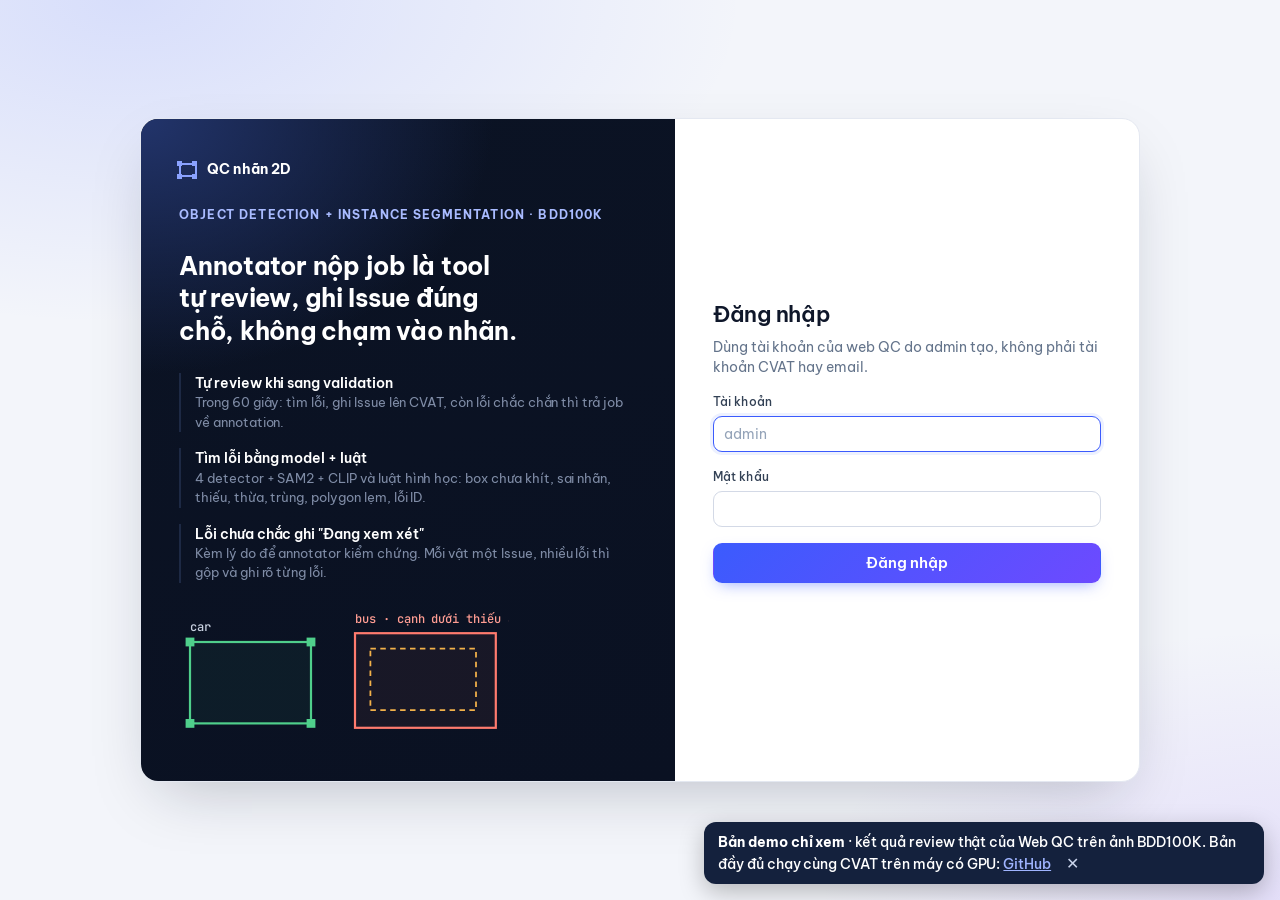
==== demo_web/index.html @ 0b524717 "Them ban demo chi xem cho Vercel (demo_web/), sua giao dien man hep - demo_web/: giao dien Web QC + " ====
<!doctype html>
<html lang="vi">
<head>
<meta charset="utf-8">
<meta name="viewport" content="width=device-width, initial-scale=1">
<title>Demo · QC nhãn 2D · Review tự động</title>
<meta name="theme-color" content="#0b1324">
<link rel="icon" href="data:image/svg+xml,%3Csvg xmlns='http://www.w3.org/2000/svg' viewBox='0 0 32 32'%3E%3Crect width='32' height='32' rx='8' fill='%234f6bff'/%3E%3Crect x='8' y='10' width='16' height='12' rx='1' fill='none' stroke='white' stroke-width='2.4'/%3E%3C/svg%3E">
<link rel="preconnect" href="https://fonts.googleapis.com">
<link rel="stylesheet" href="https://fonts.googleapis.com/css2?family=Be+Vietnam+Pro:wght@400;500;600;700;800&family=JetBrains+Mono:wght@400;500&display=swap">
<link rel="stylesheet" href="style.css?v=16">
</head>
<body>
<div id="demoBanner" style="position:fixed;right:16px;bottom:16px;z-index:9999;max-width:min(560px,calc(100vw - 32px));background:#14213d;color:#fff;font:500 14px/1.45 'Be Vietnam Pro',system-ui,sans-serif;padding:10px 14px;border-radius:12px;box-shadow:0 8px 24px rgba(0,0,0,.25)"><b>Bản demo chỉ xem</b> · kết quả review thật của Web QC trên ảnh BDD100K. Bản đầy đủ chạy cùng CVAT trên máy có GPU: <a href="https://github.com/letuan2k2/cvat-2d-qc" target="_blank" rel="noopener" style="color:#9fb4ff">GitHub</a> <button type="button" onclick="this.parentNode.remove()" aria-label="Đóng" style="margin-left:6px;background:none;border:0;color:#c9d3ea;cursor:pointer;font-size:16px">✕</button></div>

<svg width="0" height="0" style="position:absolute" aria-hidden="true">
  <symbol id="i-home" viewBox="0 0 24 24"><path d="M4 11l8-7 8 7v8a1 1 0 0 1-1 1h-4v-6H9v6H5a1 1 0 0 1-1-1z"/></symbol>
  <symbol id="i-scan" viewBox="0 0 24 24"><path d="M4 8V5a1 1 0 0 1 1-1h3M16 4h3a1 1 0 0 1 1 1v3M20 16v3a1 1 0 0 1-1 1h-3M8 20H5a1 1 0 0 1-1-1v-3"/><rect x="8" y="8" width="8" height="8" rx="1"/></symbol>
  <symbol id="i-history" viewBox="0 0 24 24"><path d="M3 12a9 9 0 1 0 3-6.7L3 8"/><path d="M3 3v5h5M12 7v5l3 2"/></symbol>
  <symbol id="i-book" viewBox="0 0 24 24"><path d="M4 5a2 2 0 0 1 2-2h13v16H6a2 2 0 0 0-2 2z"/><path d="M4 19V5M8 7h7M8 11h5"/></symbol>
  <symbol id="i-plug" viewBox="0 0 24 24"><path d="M9 3v5M15 3v5M7 8h10v3a5 5 0 0 1-10 0zM12 16v5"/></symbol>
  <symbol id="i-gear" viewBox="0 0 24 24"><path d="M4 6h10M18 6h2M4 12h4M12 12h8M4 18h12"/><circle cx="16" cy="6" r="2"/><circle cx="10" cy="12" r="2"/><circle cx="18" cy="18" r="2"/></symbol>
  <symbol id="i-play" viewBox="0 0 24 24"><path d="M7 5l12 7-12 7z"/></symbol>
  <symbol id="i-upload" viewBox="0 0 24 24"><path d="M12 16V4M7 9l5-5 5 5M4 20h16"/></symbol>
  <symbol id="i-download" viewBox="0 0 24 24"><path d="M12 4v12M7 11l5 5 5-5M4 20h16"/></symbol>
  <symbol id="i-logout" viewBox="0 0 24 24"><path d="M15 4h3a1 1 0 0 1 1 1v14a1 1 0 0 1-1 1h-3M10 8l-4 4 4 4M6 12h10"/></symbol>
  <symbol id="i-sliders" viewBox="0 0 24 24"><path d="M4 7h16M4 17h16"/><circle cx="9" cy="7" r="2"/><circle cx="15" cy="17" r="2"/></symbol>
  <symbol id="i-file" viewBox="0 0 24 24"><path d="M14 3H6a1 1 0 0 0-1 1v16a1 1 0 0 0 1 1h12a1 1 0 0 0 1-1V8z"/><path d="M14 3v5h5"/></symbol>
  <symbol id="i-list" viewBox="0 0 24 24"><path d="M9 6h11M9 12h11M9 18h11M4 6h.01M4 12h.01M4 18h.01"/></symbol>
  <symbol id="i-ext" viewBox="0 0 24 24"><path d="M14 4h6v6M20 4l-9 9M18 14v5a1 1 0 0 1-1 1H5a1 1 0 0 1-1-1V7a1 1 0 0 1 1-1h5"/></symbol>
  <symbol id="i-redo" viewBox="0 0 24 24"><path d="M20 12a8 8 0 1 1-2.3-5.7L20 8"/><path d="M20 3v5h-5"/></symbol>
  <symbol id="i-plus" viewBox="0 0 24 24"><path d="M12 5v14M5 12h14"/></symbol>
  <symbol id="i-flag" viewBox="0 0 24 24"><path d="M5 21V4M5 4h11l-2 4 2 4H5"/></symbol>
  <symbol id="i-pen" viewBox="0 0 24 24"><path d="M4 20h4L19 9l-4-4L4 16z"/><path d="M13 7l4 4"/></symbol>
  <symbol id="i-link" viewBox="0 0 24 24"><path d="M10 14a4 4 0 0 0 5.7 0l3-3a4 4 0 0 0-5.7-5.7l-1 1"/><path d="M14 10a4 4 0 0 0-5.7 0l-3 3a4 4 0 0 0 5.7 5.7l1-1"/></symbol>
  <symbol id="i-note" viewBox="0 0 24 24"><rect x="4" y="5" width="16" height="12" rx="1" stroke-dasharray="3 2"/><path d="M8 21l4-4 4 4"/></symbol>
  <symbol id="i-bolt" viewBox="0 0 24 24"><path d="M13 3L5 14h6l-1 7 8-11h-6z"/></symbol>
  <symbol id="i-shield" viewBox="0 0 24 24"><path d="M12 3l7 3v6c0 4.5-3 7.5-7 9-4-1.5-7-4.5-7-9V6z"/><path d="M9 12l2 2 4-4"/></symbol>
  <symbol id="i-arrow" viewBox="0 0 24 24"><path d="M5 12h14M13 6l6 6-6 6"/></symbol>
  <symbol id="i-check" viewBox="0 0 24 24"><path d="M5 12l5 5 9-10"/></symbol>
  <symbol id="i-user" viewBox="0 0 24 24"><circle cx="12" cy="8" r="4"/><path d="M4 21c1.5-4 4.5-6 8-6s6.5 2 8 6"/></symbol>
  <symbol id="i-return" viewBox="0 0 24 24"><path d="M9 14l-5-5 5-5"/><path d="M4 9h10a6 6 0 0 1 0 12h-3"/></symbol>
  <symbol id="i-eye" viewBox="0 0 24 24"><path d="M2 12s3.5-7 10-7 10 7 10 7-3.5 7-10 7S2 12 2 12z"/><circle cx="12" cy="12" r="3"/></symbol>
  <symbol id="i-layers" viewBox="0 0 24 24"><path d="M12 3l9 5-9 5-9-5z"/><path d="M3 13l9 5 9-5"/></symbol>
</svg>
<div id="vizTip" class="viz-tip hidden" role="tooltip"></div>

<!-- ================================ DANG NHAP ================================ -->
<section id="login" class="login hidden">
  <div class="login-card">
    <div class="login-side">
      <div class="logo"><span class="logo-mark" aria-hidden="true"></span><span>QC nhãn 2D</span></div>
      <span class="login-kicker">Object detection + instance segmentation · BDD100K</span>
      <h1>Annotator nộp job là tool tự review, ghi Issue đúng chỗ, không chạm vào nhãn.</h1>
      <dl class="login-facts">
        <div><dt>Tự review khi sang validation</dt><dd>Trong 60 giây: tìm lỗi, ghi Issue lên CVAT, còn lỗi chắc chắn thì trả job về annotation.</dd></div>
        <div><dt>Tìm lỗi bằng model + luật</dt><dd>4 detector + SAM2 + CLIP và luật hình học: box chưa khít, sai nhãn, thiếu, thừa, trùng, polygon lẹm, lỗi ID.</dd></div>
        <div><dt>Lỗi chưa chắc ghi "Đang xem xét"</dt><dd>Kèm lý do để annotator kiểm chứng. Mỗi vật một Issue, nhiều lỗi thì gộp và ghi rõ từng lỗi.</dd></div>
      </dl>
      <svg class="login-art" viewBox="0 0 300 120" aria-hidden="true">
        <rect x="10" y="30" width="110" height="74" class="a-ok"/>
        <g class="a-h"><rect x="6" y="26" width="8" height="8"/><rect x="116" y="26" width="8" height="8"/><rect x="6" y="100" width="8" height="8"/><rect x="116" y="100" width="8" height="8"/></g>
        <text x="10" y="20" class="a-t">car</text>
        <rect x="160" y="22" width="128" height="86" class="a-bad"/>
        <rect x="174" y="36" width="96" height="56" class="a-dash"/>
        <text x="160" y="13" class="a-t a-tb">bus · cạnh dưới thiếu 34px</text>
      </svg>
    </div>
    <form id="loginForm" class="login-form">
      <h2>Đăng nhập</h2>
      <p class="sub">Dùng tài khoản của web QC do admin tạo, không phải tài khoản CVAT hay email.</p>
      <div id="loginHint" class="note hidden"></div>
      <label class="fld" for="lgUser"><span>Tài khoản</span><input id="lgUser" name="username" autocomplete="username" placeholder="admin" required></label>
      <label class="fld" for="lgPass"><span>Mật khẩu</span><input id="lgPass" name="password" type="password" autocomplete="current-password" required></label>
      <button class="btn primary block" type="submit">Đăng nhập</button>
      <p id="loginErr" class="err" role="alert"></p>
    </form>
  </div>
</section>

<!-- ================================ UNG DUNG ================================ -->
<div id="app" class="shell hidden">
  <aside class="sidebar">
    <div class="logo"><span class="logo-mark" aria-hidden="true"></span><span>QC nhãn 2D</span></div>
    <nav id="tabs" aria-label="Các trang">
      <span class="nav-group">Vận hành</span>
      <button data-tab="dash"><svg class="ic"><use href="#i-home"/></svg><span>Tổng quan</span></button>
      <button data-tab="auto" class="active"><svg class="ic"><use href="#i-bolt"/></svg><span>Tự review</span><i class="nav-live hidden" id="navLive" title="Đang theo dõi job sang validation"></i></button>
      <button data-tab="review"><svg class="ic"><use href="#i-scan"/></svg><span>Review job</span></button>
      <button data-tab="history"><svg class="ic"><use href="#i-history"/></svg><span>Lịch sử</span></button>
      <span class="nav-group">Báo cáo</span>
      <button data-tab="trust"><svg class="ic"><use href="#i-shield"/></svg><span>Độ tin cậy tool</span></button>
      <span class="nav-group">Thiết lập</span>
      <button data-tab="guide"><svg class="ic"><use href="#i-book"/></svg><span>Guideline</span></button>
      <button data-tab="conn"><svg class="ic"><use href="#i-plug"/></svg><span>Kết nối CVAT</span></button>
      <button data-tab="settings"><svg class="ic"><use href="#i-gear"/></svg><span>Cài đặt</span></button>
    </nav>
    <div class="side-status">
      <div class="side-label">Trạng thái</div>
      <div id="sideStatus"></div>
    </div>
    <div class="side-user">
      <span class="avatar" id="avatar" aria-hidden="true">A</span>
      <span id="whoName" class="who"></span>
      <button id="logout" class="icon-btn" title="Đăng xuất" aria-label="Đăng xuất"><svg class="ic"><use href="#i-logout"/></svg></button>
    </div>
  </aside>

  <main class="main">
    <!-- ============================== TONG QUAN ============================== -->
    <section id="tab-dash" class="tab hidden">
      <header class="pagehead">
        <div><h1>Tổng quan</h1><p>Chất lượng nhãn qua các lần review: tỉ lệ đạt, loại lỗi hay gặp, từng labeler.</p></div>
        <div class="seg seg-inline" id="dashDays" role="group" aria-label="Khoảng thời gian">
          <button type="button" data-d="7">7 ngày</button><button type="button" data-d="30" class="on">30 ngày</button><button type="button" data-d="90">90 ngày</button>
        </div>
      </header>
      <div id="dashKpis" class="kpis kpis-6"></div>
      <div class="grid2 dash-grid">
        <div class="panel">
          <div class="panel-head"><h2>Loại lỗi hay gặp</h2><span class="meta" id="dashKindsMeta"></span></div>
          <div id="dashKinds" class="bars"></div>
        </div>
        <div class="panel">
          <div class="panel-head"><h2>Xu hướng theo ngày</h2><span class="meta">% box đúng trung bình</span></div>
          <div id="dashTrend" class="trend"></div>
        </div>
        <div class="panel span2">
          <div class="panel-head"><h2>Hiệu quả Issue (đo trên CVAT)</h2>
            <span class="meta">So nhãn lúc review với nhãn hiện tại: Issue nào annotator đã sửa theo là Issue đúng
            · <button type="button" class="btn sm" id="effBtn">Đo</button></span></div>
          <div id="effBox"><p class="empty-note">Bấm "Đo" để đọc Issue và nhãn hiện tại của các job đã review trên CVAT.</p></div>
        </div>
        <div class="panel flush span2">
          <div class="panel-head padded"><h2>Theo labeler</h2><span class="meta">Xếp từ % box đúng thấp nhất · lấy từ người được giao job trên CVAT</span></div>
          <div class="tablewrap"><table class="tbl" id="dashAss">
            <thead><tr><th>Labeler</th><th class="r">Số lần review</th><th class="r">Số job</th><th class="r">% box đúng TB</th><th class="r">Tỉ lệ đạt</th><th class="r">Lỗi / Đang xem xét</th><th>Gần nhất</th></tr></thead><tbody></tbody></table></div>
        </div>
      </div>
    </section>

    <!-- ============================== TU REVIEW ============================== -->
    <section id="tab-auto" class="tab">
      <header class="pagehead">
        <div><span class="eyebrow">Luồng chính của nhóm</span><h1>Tự review khi annotator nộp job</h1>
          <p>Annotator gán xong, chuyển stage sang <b>validation</b>: web tự review, ghi Issue lên CVAT, còn lỗi chắc chắn thì trả job về annotation. Không có lỗi chắc chắn thì job chờ reviewer kiểm chéo.</p></div>
        <div class="pagehead-actions">
          <span id="autoPill" class="pill"></span>
          <button type="button" class="btn" id="autoCheckBtn"><svg class="ic"><use href="#i-redo"/></svg>Kiểm tra ngay</button>
          <button type="button" class="btn" data-goto="settings"><svg class="ic"><use href="#i-gear"/></svg>Cài đặt</button>
        </div>
      </header>
      <p id="autoMsgTop" class="meta auto-msg"></p>

      <ol class="flow" id="autoFlow" aria-label="Các bước tự review">
        <li class="flow-step"><span class="flow-ic"><svg class="ic"><use href="#i-user"/></svg></span><b>Annotator nộp</b><span>Gán xong, chuyển stage sang validation</span><em data-n="submitted"></em></li>
        <li class="flow-step"><span class="flow-ic"><svg class="ic"><use href="#i-bolt"/></svg></span><b>Web QC phát hiện</b><span>Cứ 60 giây hỏi CVAT, job mới vào validation thì xếp hàng</span><em data-n="queue"></em></li>
        <li class="flow-step"><span class="flow-ic"><svg class="ic"><use href="#i-layers"/></svg></span><b>Tool review</b><span>Luật hình học + guideline, 4 detector + SAM2 + CLIP</span><em data-n="runs"></em></li>
        <li class="flow-step fork">
          <div class="fork-row bad"><span class="flow-ic"><svg class="ic"><use href="#i-return"/></svg></span><div><b>Còn lỗi chắc chắn</b><span>Đẩy Issue, trả job về annotation</span></div><em data-n="returned"></em></div>
          <div class="fork-row good"><span class="flow-ic"><svg class="ic"><use href="#i-eye"/></svg></span><div><b>Không lỗi chắc chắn</b><span>Giữ validation, reviewer kiểm chéo</span></div><em data-n="kept"></em></div>
        </li>
        <li class="flow-step"><span class="flow-ic"><svg class="ic"><use href="#i-redo"/></svg></span><b>Sửa và nộp lại</b><span>Review vòng sau: lỗi đã sửa tự đóng Issue, lỗi còn giữ Issue cũ</span><em data-n="rounds"></em></li>
      </ol>

      <div id="autoKpis" class="kpis kpis-6"></div>

      <div class="grid2 auto-grid">
        <div class="panel flush span2">
          <div class="panel-head padded"><div><h2>Job đã tự review</h2><p class="meta">Mỗi job một dòng, gộp mọi vòng review. Bấm một dòng để mở lần review gần nhất.</p></div>
            <div class="seg seg-inline" id="autoFilter" role="group" aria-label="Lọc kết quả">
              <button type="button" data-f="" class="on">Tất cả</button><button type="button" data-f="tra_ve">Trả về annotation</button><button type="button" data-f="giu">Chờ reviewer</button><button type="button" data-f="chay">Đang chạy</button>
            </div></div>
          <div class="tablewrap"><table class="tbl" id="autoTable">
            <thead><tr><th>Job</th><th>Task</th><th>Labeler</th><th class="r">Vòng</th><th>% box đúng qua các vòng</th><th class="r">Lỗi / Đang xem xét</th><th class="r">Issue</th><th>Kết quả gần nhất</th><th>Lúc</th></tr></thead><tbody></tbody></table></div>
        </div>
        <div class="panel">
          <div class="panel-head"><div><h2>Chờ reviewer kiểm chéo</h2><p class="meta">Job không còn lỗi chắc chắn. Các mục "Đang xem xét" cần người xem.</p></div></div>
          <ul id="autoWaitList" class="wait-list"></ul>
        </div>
        <div class="panel">
          <div class="panel-head"><div><h2>Annotator bị trả về nhiều nhất</h2><p class="meta">Số job và số vòng bị trả về annotation.</p></div></div>
          <div id="autoPeople" class="bars"></div>
        </div>
      </div>
    </section>

    <!-- ============================== REVIEW ============================== -->
    <section id="tab-review" class="tab hidden">
      <header class="pagehead">
        <div><h1>Review job</h1><p>Chọn job trên CVAT, chấm nhãn, duyệt từng lỗi rồi ghi Issue. Tool không sửa nhãn.</p></div>
      </header>

      <form id="runForm" class="cmdbar">
        <label class="fld w-md" for="fConn"><span>Kết nối CVAT</span><select id="fConn" name="connection_id"></select></label>
        <div class="fld w-job"><span>Job</span>
          <div class="input-group"><input id="fJob" name="job_id" inputmode="numeric" placeholder="số job" aria-label="Số job"><button type="button" class="btn" id="pickJob"><svg class="ic"><use href="#i-list"/></svg>Chọn</button></div>
        </div>
        <label class="fld w-sm" for="fTask"><span>Task</span><input id="fTask" name="task_id" inputmode="numeric" placeholder="tự điền"></label>
        <label class="fld w-lg" for="runGuide"><span>Guideline</span><select name="guideline_id" id="runGuide"></select></label>
        <label class="fld w-md" for="fMode"><span>Chế độ</span><select id="fMode" name="mode"><option value="chinh_xac">Chính xác · 4 model + SAM2</option><option value="nhanh">Nhanh · 2 model</option></select></label>
        <details class="pop" id="optPop">
          <summary class="btn"><svg class="ic"><use href="#i-sliders"/></svg>Tuỳ chọn</summary>
          <div class="pop-panel">
            <label class="fld" for="fFile"><span>File export .zip <em>chỉ khi không đọc được từ CVAT</em></span><input id="fFile" name="file" type="file" accept=".zip"></label>
            <label class="fld" for="fMax"><span>Chỉ chạy N frame đầu <em>để thử nhanh</em></span><input id="fMax" name="max_frames" inputmode="numeric"></label>
            <label class="chk" for="fRider"><input id="fRider" type="checkbox" name="rider" checked><span>Người lái xe máy có box person riêng</span></label>
            <label class="chk" for="fAuto"><input id="fAuto" type="checkbox" name="auto_push"><span>Chạy xong tự đẩy lỗi chắc chắn</span></label>
          </div>
        </details>
        <button class="btn primary" type="submit" id="runBtn"><svg class="ic fill"><use href="#i-play"/></svg>Đánh giá</button>
        <div id="jobCtx" class="job-ctx"></div>
        <p id="runErr" class="err cmd-err" role="alert"></p>
      </form>

      <div id="runEmpty" class="panel empty">
        <ol class="steps">
          <li><b>Chọn job</b><span>Bấm <b>Chọn</b> để xem danh sách job trên CVAT, hoặc gõ số job. Đổi máy CVAT ở ô Kết nối.</span></li>
          <li><b>Kiểm tra guideline</b><span>Để "Tự chọn theo task" thì web dùng guideline đã gán cho task. Dòng dưới thanh công cụ cho biết sẽ kiểm bao nhiêu luật.</span></li>
          <li><b>Đánh giá, duyệt, đẩy Issue</b><span>Lỗi chắc chắn được chọn sẵn. Mục "Đang xem xét" xem ảnh rồi tự chọn. Lỗi tool báo nhầm thì bấm <b>Tool nhầm</b>.</span></li>
        </ol>
        <p class="empty-foot">Kết quả các lần trước nằm ở <a href="#" data-goto="history">Lịch sử</a>.</p>
      </div>

      <div id="runPanel" class="hidden">
        <div class="panel runhead">
          <div class="runhead-top">
            <div class="runhead-title">
              <h2 id="runTitle">Lần review</h2>
              <p id="runMeta" class="meta"></p>
              <div id="runCompare" class="compare"></div>
            </div>
            <div class="runhead-actions">
              <a id="openCvat" class="btn sm hidden" target="_blank" rel="noopener" title="Mở job này trên CVAT để xem các Issue đã ghim"><svg class="ic"><use href="#i-ext"/></svg>Mở job trên CVAT</a>
              <button id="copyReport" class="btn sm hidden" type="button" title="Copy đường link tới trang liệt kê lỗi kèm ảnh để gửi cho người gán nhãn. Họ mở được mà không cần đăng nhập."><svg class="ic"><use href="#i-link"/></svg><span>Copy link gửi labeler</span></button>
              <button id="rerunBtn" class="btn sm" type="button" title="Chấm lại job này với cùng thiết lập, dùng sau khi labeler đã sửa xong"><svg class="ic"><use href="#i-redo"/></svg>Review lại</button>
              <a id="csv" class="btn sm" href="#" title="Tải danh sách lỗi về máy, mở bằng Excel"><svg class="ic"><use href="#i-download"/></svg>Tải Excel</a>
              <span id="runStatus" class="pill"></span>
            </div>
          </div>
          <div class="progress" aria-hidden="true"><div id="runProgress" class="progress-bar"></div></div>
          <div id="stats" class="kpis"></div>
          <details id="logBox" class="logbox"><summary>Nhật ký chạy</summary><pre id="runLog" class="log"></pre></details>
        </div>

        <div id="runResult" class="panel workbench hidden">
          <div class="wb-head">
            <div class="tabs-inline" role="tablist">
              <button type="button" class="on" data-view="list">Danh sách lỗi</button>
              <button type="button" data-view="analysis">Phân tích</button>
              <button type="button" data-view="frames">Theo khung hình</button>
              <button type="button" data-view="issues">Issue trên CVAT</button>
            </div>
            <span id="frameFilter" class="chip-filter hidden"></span>
          </div>

          <!-- che do: danh sach loi + xem anh -->
          <div class="wb-body" id="viewList">
            <div class="wb-list">
              <div class="wb-tools">
                <div class="seg" id="segSure" role="group" aria-label="Lọc theo mức">
                  <button type="button" data-v="" class="on">Tất cả <b id="cAll"></b></button>
                  <button type="button" data-v="1">Lỗi <b id="cSure"></b></button>
                  <button type="button" data-v="0">Đang xem xét <b id="cUnsure"></b></button>
                  <button type="button" data-v="fp">Tool nhầm <b id="cFp"></b></button>
                  <button type="button" data-v="note">Ghi chú <b id="cNote"></b></button>
                </div>
                <div class="wb-filters">
                  <select id="fKind" aria-label="Loại lỗi"><option value="">Mọi loại lỗi</option></select>
                  <select id="fTang" aria-label="Tầng"><option value="">Mọi tầng</option><option value="1">Tầng 1 · luật</option><option value="2">Tầng 2 · model</option></select>
                </div>
                <div class="wb-sel">
                  <span id="selInfo" class="meta"></span><span class="sp"></span>
                  <button id="selSure" type="button" class="txt-btn">Chọn lỗi chắc</button>
                  <button id="selAll" type="button" class="txt-btn">Chọn hết</button>
                  <button id="selNone" type="button" class="txt-btn">Bỏ chọn</button>
                </div>
              </div>
              <ul id="flist" class="flist" tabindex="0" aria-label="Danh sách lỗi"></ul>
              <p class="kbd-hint"><kbd>↑</kbd><kbd>↓</kbd> chuyển · <kbd>Space</kbd> chọn/bỏ · <kbd>X</kbd> tool nhầm · <kbd>N</kbd> ghi chú trên ảnh</p>
            </div>
            <div class="wb-view">
              <div class="viewer-bar">
                <div class="legend" aria-hidden="true">
                  <span><i class="lg lg-bad"></i>Lỗi</span><span><i class="lg lg-warn"></i>Đang xem xét</span><span><i class="lg lg-miss"></i>Vật bị thiếu</span><span><i class="lg lg-lab"></i>Box người gán</span><span><i class="lg lg-cur"></i>Lỗi đang chọn</span><span><i class="lg lg-note"></i>Ghi chú</span>
                </div>
                <button type="button" class="btn sm" id="drawBtn" title="Kéo một khung trên ảnh để ghi chú cho labeler (phím N)"><svg class="ic"><use href="#i-note"/></svg>Ghi chú trên ảnh</button>
              </div>
              <div id="pvBox" class="viewer"><div class="viewer-empty">Chọn một lỗi bên trái để xem ảnh.</div></div>
              <form id="noteForm" class="note-form hidden">
                <label class="fld" for="noteText"><span>Ghi chú cho labeler tại khung vừa vẽ <em>sẽ đẩy lên CVAT thành Issue ghim đúng chỗ này</em></span>
                  <textarea id="noteText" rows="2" maxlength="500" placeholder="vd: Xe này bị che một nửa, cần đóng box ước lượng toàn bộ xe (guideline 2.1)"></textarea></label>
                <div class="row-actions"><button type="submit" class="btn primary sm">Lưu ghi chú</button><button type="button" class="btn sm" id="noteCancel">Huỷ</button><span class="meta">Ghi chú tự được chọn để đẩy.</span></div>
              </form>
              <div id="detail" class="detail"></div>
              <div id="gRef" class="gref-wrap"></div>
            </div>
          </div>

          <!-- che do: phan tich (nhan labeler vs nhung gi tool thay) -->
          <div class="an-body hidden" id="viewAnalysis">
            <div class="an-stage">
              <div class="an-bar">
                <div class="an-nav">
                  <button type="button" class="btn sm icon" id="anPrev" aria-label="Ảnh trước">‹</button>
                  <select id="anFrame" aria-label="Chọn ảnh"></select>
                  <button type="button" class="btn sm icon" id="anNext" aria-label="Ảnh sau">›</button>
                </div>
                <div class="an-layers" role="group" aria-label="Lớp hiển thị">
                  <label class="chk"><input type="checkbox" data-layer="lab" checked><span><i class="sw sw-lab"></i>Nhãn labeler</span></label>
                  <label class="chk"><input type="checkbox" data-layer="tool" checked><span><i class="sw sw-tool"></i>Tool phát hiện</span></label>
                  <label class="chk"><input type="checkbox" data-layer="road"><span><i class="sw sw-road"></i>Mặt đường (model)</span></label>
                  <label class="chk"><input type="checkbox" data-layer="miss" checked><span><i class="sw sw-miss"></i>Thiếu</span></label>
                </div>
              </div>
              <div class="an-canvas-wrap" id="anWrap"><canvas id="anCanvas"></canvas><div id="anTip" class="an-tip hidden"></div></div>
              <p class="an-legend">Box labeler: <b class="c-ok">xanh = khớp với tool</b> · <b class="c-warn">vàng = nghi</b> · <b class="c-bad">đỏ = lỗi</b>. Nét đứt xanh lơ = vật tool thấy. Rê chuột lên ảnh hoặc bảng để xem chi tiết.</p>
            </div>
            <div class="an-side">
              <div id="anSum" class="an-sum"></div>
              <div class="an-tbl-wrap"><table class="tbl an-tbl" id="anTable"><thead><tr><th>#</th><th>Nhãn</th><th>Labeler</th><th>Tool thấy</th><th class="r">Khớp</th></tr></thead><tbody></tbody></table></div>
              <div id="anDetail" class="an-detail"></div>
            </div>
          </div>

          <!-- che do: theo khung hinh -->
          <div class="wb-pane hidden" id="viewFrames"><div id="frameGrid" class="frame-grid"></div></div>

          <!-- che do: issue tren CVAT -->
          <div class="wb-pane hidden" id="viewIssues">
            <div class="pane-tools"><span class="meta" id="issuesMeta">Issue do tool tạo trên job này. Labeler sửa xong và bấm Resolve trên CVAT thì cột Trạng thái đổi sang "Đã xử lý".</span><button type="button" class="btn sm" id="reloadIssues"><svg class="ic"><use href="#i-redo"/></svg>Tải lại</button></div>
            <div class="tablewrap"><table class="tbl" id="issueTable"><thead><tr><th>#</th><th>Frame</th><th>Nội dung</th><th class="r">Trả lời</th><th>Trạng thái</th></tr></thead><tbody></tbody></table></div>
          </div>

          <div class="actionbar">
            <label class="chk" for="replaceOld" title="Lỗi vẫn còn: giữ Issue cũ, không tạo trùng. Lỗi đã hết: đóng (resolve) Issue cũ, giữ lịch sử để đo % Issue đúng."><input type="checkbox" id="replaceOld" checked><span>Đồng bộ với Issue lần trước</span></label>
            <label class="chk" for="addSummary" title="Thêm 1 Issue tổng kết: % box đúng, đạt hay chưa, kèm link trang lỗi cho labeler"><input type="checkbox" id="addSummary"><span>Kèm Issue tổng kết</span></label>
            <span id="pushRes" class="meta push-res"></span>
            <button id="pushBtn" class="btn primary" type="button"><svg class="ic"><use href="#i-upload"/></svg><span id="pushLabel">Đẩy Issue lên CVAT</span></button>
          </div>
        </div>
      </div>
    </section>

    <!-- ============================== LICH SU ============================== -->
    <section id="tab-history" class="tab hidden">
      <header class="pagehead">
        <div><h1>Lịch sử</h1><p>Các lần review, mới nhất trên cùng. Bấm một dòng để mở lại kết quả.</p></div>
        <div class="row-form tight">
          <label class="fld w-sm" for="hJob"><span>Job</span><input id="hJob" inputmode="numeric" placeholder="tất cả"></label>
          <label class="fld w-md" for="hWho"><span>Labeler / người chạy</span><input id="hWho" placeholder="tìm theo tên"></label>
        </div>
      </header>
      <div class="panel flush">
        <div class="tablewrap"><table id="htable" class="tbl">
          <thead><tr><th>#</th><th>Job</th><th>Task</th><th>Labeler</th><th>Người chạy</th><th>Thời gian</th><th>Kết quả</th><th class="r">Box đúng</th><th class="r">Lỗi / Xem xét</th><th class="r">Tool nhầm</th><th class="r">Issue</th></tr></thead>
          <tbody></tbody></table></div>
      </div>
    </section>

    <!-- ============================== DO TIN CAY ============================== -->
    <section id="tab-trust" class="tab hidden">
      <header class="pagehead">
        <div><span class="eyebrow">Báo cáo cho reviewer và người chấm</span><h1>Tool đáng tin đến đâu?</h1>
          <p>Đo trên ảnh có đáp án: cố ý cài lỗi đã biết vào nhãn đúng, cho tool review, rồi đếm tool bắt được bao nhiêu, bỏ lọt bao nhiêu, báo nhầm bao nhiêu. Đây là độ chính xác <b>của tool</b>, không phải của annotator.</p></div>
        <div class="pagehead-actions">
          <div class="seg seg-inline" id="trustSet" role="group" aria-label="Bộ dữ liệu">
            <button type="button" data-s="bdd" class="on">BDD100K</button><button type="button" data-s="vn">Ảnh Việt Nam</button>
          </div>
        </div>
      </header>

      <div id="trustHero" class="hero"></div>

      <div class="panel how">
        <div class="panel-head"><div><h2>Cách đo và cách đọc số</h2><p class="meta">Biết trước lỗi nằm ở đâu, nên đếm được chính xác.</p></div></div>
        <ol class="how-steps">
          <li><b>1. Nhãn đúng</b><span>Ảnh có đáp án (BDD100K, ảnh đường phố Việt Nam, COCO)</span></li>
          <li><b>2. Cài lỗi</b><span>Sai kích thước, sai nhãn, xoá vật (thiếu), thêm box (thừa), chép box (trùng)</span></li>
          <li><b>3. Tool review</b><span>Như job thật, không biết lỗi nằm ở đâu</span></li>
          <li><b>4. So với lỗi đã cài</b><span><i class="key k1"></i>Bắt chắc chắn <i class="key k2"></i>Bắt, ghi "Đang xem xét" <i class="key k3"></i>Bỏ lọt</span></li>
        </ol>
        <dl class="defs">
          <div><dt>Bắt được lỗi</dt><dd>Annotator mắc 100 lỗi thì tool tìm ra bao nhiêu (gồm cả "Đang xem xét").</dd></div>
          <div><dt>Issue chắc chắn đúng</dt><dd>Tool ghi 100 Issue "lỗi" thì bao nhiêu cái đúng là lỗi thật. Phần còn lại annotator đúng mà tool báo nhầm.</dd></div>
          <div><dt>Báo nhầm / 100 box đúng</dt><dd>Cho tool review nhãn hoàn toàn đúng: cứ 100 box thì tool ghi nhầm bao nhiêu lỗi chắc chắn.</dd></div>
        </dl>
      </div>

      <div class="grid2">
        <div class="panel">
          <div class="panel-head"><div><h2>Theo loại lỗi</h2><p class="meta" id="trustTypeMeta"></p></div></div>
          <div id="trustTypes" class="stackbars"></div>
          <details class="tbl-toggle"><summary>Xem bảng số</summary><div id="trustTypesTbl"></div></details>
        </div>
        <div class="panel">
          <div class="panel-head"><div><h2>Trước và sau cải tiến (17/10)</h2><p class="meta">Cùng ảnh, cùng lỗi cài vào, chỉ khác phiên bản tool.</p></div>
            <div class="legend-inline"><span><i class="key k-old"></i>Bản cũ</span><span><i class="key k1"></i>Bản mới</span></div></div>
          <div id="trustCompare" class="pairbars"></div>
        </div>
        <div class="panel span2" id="trustCondPanel">
          <div class="panel-head"><div><h2>Theo điều kiện ảnh (BDD100K)</h2><p class="meta">Bắt được lỗi và báo nhầm chắc chắn theo thời điểm và thời tiết. Ảnh đêm khó nhất.</p></div></div>
          <div id="trustCond" class="cond-grid"></div>
        </div>
        <div class="panel">
          <div class="panel-head"><div><h2>Instance segmentation (polygon)</h2><p class="meta" id="trustSegMeta"></p></div></div>
          <div id="trustSeg" class="stackbars"></div>
        </div>
        <div class="panel">
          <div class="panel-head"><div><h2>Chạy thật trên CVAT</h2><p class="meta">Test đầu cuối: tạo job, cài lỗi, tool tự review, đẩy Issue, annotator sửa, review vòng 2.</p></div></div>
          <ul id="trustE2e" class="check-list"></ul>
        </div>
        <div class="panel span2">
          <div class="panel-head"><div><h2>Tool kiểm như thế nào</h2><p class="meta">Mỗi lỗi đi qua các tầng dưới đây. Lỗi không đủ bằng chứng không bị bỏ đi mà ghi "Đang xem xét" kèm lý do.</p></div></div>
          <ol class="tiers">
            <li><span class="tier-n">1</span><div><b>Luật guideline</b><span>Kích thước tối thiểu, thuộc tính bắt buộc, vẽ toàn bộ vật hay phần nhìn thấy, Shape hay Track. Ghi số mục guideline vào Issue.</span></div></li>
            <li><span class="tier-n">2</span><div><b>Luật hình học</b><span>Box ra ngoài ảnh, không có diện tích, tỉ lệ phi lý, polygon xoắn / dưới 3 điểm / tràn box, trùng box, người nằm trong xe. Không cần GPU, gần như không nhầm.</span></div></li>
            <li><span class="tier-n">3</span><div><b>So với model</b><span>4 detector (YOLO11x, RT-DETR-x, YOLOv8x-seg, D-FINE-X) bỏ phiếu, SAM2 thu box sát mép, CLIP phân biệt car / truck / bus và vật giả (biển báo, quảng cáo).</span></div></li>
            <li><span class="tier-n">4</span><div><b>Chắc chắn hay Đang xem xét</b><span>Chỉ ghi "lỗi" khi đủ bằng chứng: lệch ≥ 20% cạnh vật, CLIP cùng đồng ý loại xe. Vật bị che, vùng quá tối, lệch ít thì ghi "Đang xem xét — có thể …" kèm lý do.</span></div></li>
            <li><span class="tier-n">5</span><div><b>Ghi Issue lên CVAT</b><span>Mỗi vật một Issue ghim đúng box của vật đó. Nhiều lỗi thì gộp, ghi rõ tên từng lỗi. Lần sau lỗi đã sửa tự đóng Issue, lỗi còn giữ Issue cũ.</span></div></li>
          </ol>
        </div>
        <div class="panel span2">
          <div class="panel-head"><h2>Giới hạn cần biết</h2></div>
          <ul class="limits" id="trustLimits">
            <li><b>Vật nhỏ 10–20 px</b> là chỗ tool bỏ lọt nhiều nhất (thiếu vật, sai nhãn): bắt khoảng một nửa, vật trên 60 px bắt khoảng 90%. Guideline chốt vật dưới 10 px không bắt buộc gán (mục 3.5a); tool phóng to dải giữa ảnh để soi vật xa.</li>
            <li><b>Ảnh đêm</b>: bắt ít hơn ban ngày khoảng 10 điểm % (70% so với 80%); lỗi kích thước ở vùng quá tối chỉ ghi "Đang xem xét".</li>
            <li><b>Số đo dùng lỗi cài vào</b>. "% Issue đúng" trên job thật đo ở Tổng quan → Hiệu quả Issue, sau khi annotator sửa theo Issue.</li>
            <li>Tool <b>không sửa nhãn</b>: chỉ đọc nhãn và ghi Issue. Reviewer vẫn kiểm chéo job không có lỗi chắc chắn.</li>
          </ul>
          <p class="meta" id="trustDate"></p>
        </div>
      </div>
    </section>

    <!-- ============================== GUIDELINE ============================== -->
    <section id="tab-guide" class="tab hidden">
      <header class="pagehead">
        <div><h1>Guideline</h1><p>Mỗi dự án một guideline: file gốc để tra cứu khi xem lỗi, kèm <b>luật</b> để tool tự kiểm (tầng 1) và ghi số mục vào Issue. Gán guideline cho task thì review task đó tự dùng.</p></div>
      </header>
      <div class="panel">
        <form id="gUpload" class="row-form">
          <label class="fld w-lg" for="gNameIn"><span>Tên guideline</span><input id="gNameIn" name="name" placeholder="GreenSM 2D v3"></label>
          <label class="fld w-lg" for="gFileIn"><span>File · PDF, DOCX, TXT, MD</span><input id="gFileIn" name="file" type="file" accept=".pdf,.docx,.txt,.md" required></label>
          <button class="btn primary" type="submit"><svg class="ic"><use href="#i-upload"/></svg>Tải lên</button>
          <span id="gUpErr" class="meta"></span>
        </form>
      </div>
      <div class="panel flush">
        <div class="tablewrap"><table id="gtable" class="tbl">
          <thead><tr><th>Tên</th><th>File</th><th>Gán cho task</th><th>Luật</th><th></th></tr></thead>
          <tbody></tbody></table></div>
      </div>

      <div id="gDetail" class="panel hidden">
        <div class="panel-head">
          <div><h2 id="gName"></h2><p class="meta" id="gTasks"></p></div>
          <a id="gFile" class="btn" target="_blank"><svg class="ic"><use href="#i-file"/></svg>Mở file gốc</a>
        </div>
        <div class="tabs-inline gtabs" role="tablist">
          <button type="button" class="on" data-g="rules">Luật kiểm tra</button>
          <button type="button" data-g="content">Nội dung guideline</button>
          <button type="button" data-g="yaml">YAML (nâng cao)</button>
        </div>

        <div id="gPaneRules" class="gpane">
          <div class="rule-tools">
            <label class="fld w-sm" for="gTask"><span>Task</span><input id="gTask" inputmode="numeric" placeholder="số task"></label>
            <button id="gTemplate" type="button" class="btn" title="Lấy danh sách nhãn của task, rồi tự đọc guideline để điền yêu cầu (kích thước tối thiểu, vẽ toàn bộ vật, người lái, thuộc tính bắt buộc...)">Đọc guideline + lấy nhãn từ task</button>
            <button id="gAssign" type="button" class="btn">Gán guideline cho task</button>
            <span class="sp"></span>
            <button id="ruleAdd" type="button" class="btn"><svg class="ic"><use href="#i-plus"/></svg>Thêm nhãn</button>
          </div>
          <div class="tablewrap bordered"><table class="tbl rule-tbl" id="ruleTable">
            <thead><tr><th>Nhãn trên CVAT</th><th>Tool hiểu là</th><th class="r">Tối thiểu px</th><th>Tỉ lệ rộng/cao</th><th>Thuộc tính bắt buộc</th><th>Không để mặc định</th><th>Tên gọi khác</th><th>Mục</th><th></th></tr></thead>
            <tbody></tbody></table></div>
          <div class="rule-general">
            <h3>Quy tắc chung</h3>
            <label class="chk" for="qRider"><input type="checkbox" id="qRider"><span>Người lái xe máy / xe đạp phải có box người riêng (BDD100K: nhãn rider)</span></label>
            <label class="chk" for="qOutside"><input type="checkbox" id="qOutside"><span>Báo lỗi box có nhãn không có trong bảng trên</span></label>
            <label class="fld w-md" for="qAmodal"><span>Vật bị che</span><select id="qAmodal"><option value="">Mặc định: vẽ toàn bộ vật</option><option value="1">Vẽ toàn bộ vật, cả phần bị che</option><option value="0">Chỉ vẽ phần nhìn thấy</option></select></label>
            <label class="fld w-lg" for="qKieu"><span>Gán bằng Shape hay Track</span><select id="qKieu"><option value="">Để trống: đọc theo guideline</option><option value="shape">Shape (ảnh rời, vd BDD100K)</option><option value="track">Track (video)</option></select></label>
            <label class="fld w-lg" for="qPair"><span>1 vật vừa có box vừa có polygon/mask</span><select id="qPair"><option value="">Để trống: đọc theo guideline</option><option value="cap">Bình thường: instance segmentation (polygon phải nằm trong box)</option><option value="trung">Lỗi trùng: chỉ cần 1 trong 2</option></select></label>
            <label class="fld w-sm" for="qEdge"><span>Box vượt mép ảnh quá (px)</span><input id="qEdge" inputmode="numeric" placeholder="2"></label>
            <label class="fld w-sm" for="qMinPx" title="Vật có cạnh ngắn nhỏ hơn mức này thì annotator không bắt buộc gán (tool không báo thiếu). Đã gán thì vẫn hợp lệ."><span>Không bắt buộc gán vật dưới (px)</span><input id="qMinPx" inputmode="numeric" placeholder="vd 10"></label>
            <label class="fld w-sm" for="qMuc"><span>Mục chung</span><input id="qMuc" placeholder="vd 2"></label>
          </div>
          <div class="row-actions"><button id="ruleSave" class="btn primary" type="button">Lưu luật</button><span id="ruleMsg" class="meta"></span></div>
          <div id="ruleEvidence" class="rule-evidence hidden"></div>
        </div>

        <div id="gPaneContent" class="gpane hidden">
          <div class="search"><input id="gSearch" aria-label="Tìm trong guideline" placeholder="Tìm: car, xe máy, occluded"><button id="gSearchBtn" type="button" class="btn">Tìm</button></div>
          <div id="gSections" class="sections"></div>
        </div>

        <div id="gPaneYaml" class="gpane hidden">
          <textarea id="gRules" aria-label="File luật YAML" spellcheck="false"></textarea>
          <div class="row-actions"><button id="gSave" class="btn primary" type="button">Lưu YAML</button><span id="gMsg" class="meta"></span></div>
        </div>
      </div>
    </section>

    <!-- ============================== KET NOI CVAT ============================== -->
    <section id="tab-conn" class="tab hidden">
      <header class="pagehead">
        <div><h1>Kết nối CVAT</h1><p>Thêm các máy CVAT cần review. Mỗi kết nối gồm địa chỉ, token và tổ chức (nếu có). Token được mã hoá khi lưu và không bao giờ hiện lên trình duyệt.</p></div>
        <button class="btn primary" type="button" id="connNew"><svg class="ic"><use href="#i-plus"/></svg>Thêm kết nối</button>
      </header>
      <div class="panel flush">
        <div class="tablewrap"><table class="tbl" id="connTable">
          <thead><tr><th>Tên</th><th>Địa chỉ</th><th>Tổ chức</th><th>Token</th><th>Trạng thái</th><th></th></tr></thead><tbody></tbody></table></div>
      </div>
      <form id="connForm" class="panel hidden">
        <div class="panel-head"><h2 id="connFormTitle">Thêm kết nối</h2></div>
        <input type="hidden" id="cId">
        <div class="form-grid">
          <label class="fld" for="cName"><span>Tên gợi nhớ</span><input id="cName" placeholder="CVAT công ty" required></label>
          <label class="fld" for="cUrl"><span>Địa chỉ CVAT</span><input id="cUrl" placeholder="https://cvat.ten-cong-ty.vn" required></label>
          <label class="fld" for="cToken"><span>Token <em id="cTokenHint">CVAT → Profile → Security → Personal Access Tokens</em></span><input id="cToken" type="password" autocomplete="off"></label>
          <label class="fld" for="cOrg"><span>Tổ chức <em>slug, để trống nếu không dùng tổ chức</em></span><input id="cOrg" placeholder="vd ten-to-chuc" list="orgList"><datalist id="orgList"></datalist></label>
        </div>
        <label class="chk" for="cDefault"><input type="checkbox" id="cDefault"><span>Dùng làm kết nối mặc định</span></label>
        <div class="row-actions">
          <button type="button" class="btn" id="cTest">Thử kết nối</button>
          <button type="submit" class="btn primary">Lưu kết nối</button>
          <button type="button" class="btn" id="cCancel">Huỷ</button>
          <span id="cMsg" class="meta"></span>
        </div>
      </form>
    </section>

    <!-- ============================== CAI DAT ============================== -->
    <section id="tab-settings" class="tab hidden">
      <header class="pagehead"><div><h1>Cài đặt</h1><p>Ngưỡng đạt, tự review khi job sang validation, tài khoản.</p></div></header>
      <div class="grid2">
        <form class="panel" id="setForm">
          <div class="panel-head"><h2>Đánh giá</h2></div>
          <div class="stack">
            <label class="fld w-md" for="sThr"><span>Ngưỡng đạt (% box đúng)</span><input id="sThr" inputmode="decimal" placeholder="97"></label>
            <label class="fld w-md" for="sMode"><span>Chế độ mặc định</span><select id="sMode"><option value="chinh_xac">Chính xác · 4 model + SAM2</option><option value="nhanh">Nhanh · 2 model</option></select></label>
            <label class="fld w-md" for="sGuide"><span>Guideline mặc định (task chưa gán guideline)</span><select id="sGuide"></select></label>
          </div>
          <h3 class="mt">Tự review khi job chuyển sang validation</h3>
          <div class="stack">
            <label class="chk" for="sAuto"><input type="checkbox" id="sAuto"><span>Bật: labeler gán xong, chuyển stage sang <b>validation</b> thì tự review</span></label>
            <label class="fld" for="sAutoConn"><span>CVAT theo dõi</span><select id="sAutoConn"></select></label>
            <label class="chk" for="sAutoPush"><input type="checkbox" id="sAutoPush" checked><span>Review xong tự đẩy lỗi chắc chắn lên CVAT (mục "Đang xem xét" chờ người xem)</span></label>
            <label class="chk" for="sAutoReturn"><input type="checkbox" id="sAutoReturn" checked><span>Có lỗi chắc chắn thì tự <b>trả job về annotation</b> (rejected) cho annotator sửa; không lỗi thì job ở lại validation cho reviewer kiểm chéo</span></label>
            <div class="hook-box" id="autoBox"></div>
          </div>
          <h3 class="mt">Tự chạy khi job hoàn thành (webhook CVAT)</h3>
          <div class="stack">
            <label class="chk" for="sHook"><input type="checkbox" id="sHook"><span>Bật webhook</span></label>
            <label class="fld" for="sHookConn"><span>Dùng kết nối</span><select id="sHookConn"></select></label>
            <label class="chk" for="sHookPush"><input type="checkbox" id="sHookPush"><span>Chạy xong tự đẩy lỗi chắc chắn (không chờ người duyệt)</span></label>
            <div class="hook-box" id="hookBox"></div>
          </div>
          <div class="row-actions"><button type="submit" class="btn primary">Lưu cài đặt</button><span id="setMsg" class="meta"></span></div>
        </form>
        <div class="panel">
          <div class="panel-head"><h2>Đổi mật khẩu</h2></div>
          <form id="pwForm" class="stack">
            <input type="text" name="username" autocomplete="username" hidden aria-hidden="true" tabindex="-1">
            <label class="fld" for="pwOld"><span>Mật khẩu cũ</span><input id="pwOld" name="old" type="password" autocomplete="current-password" required></label>
            <label class="fld" for="pwNew"><span>Mật khẩu mới <em>ít nhất 6 ký tự</em></span><input id="pwNew" name="new" type="password" minlength="6" autocomplete="new-password" required></label>
            <div class="row-actions"><button type="submit" class="btn primary">Đổi mật khẩu</button><span id="pwMsg" class="meta"></span></div>
          </form>
          <h3 class="mt">Máy chủ</h3>
          <dl id="cfgBox" class="kv"></dl>
        </div>
        <div id="usersCard" class="panel span2 hidden">
          <div class="panel-head"><h2>Tài khoản</h2></div>
          <p class="meta"><b>labeler</b> chạy review, xem, đẩy Issue · <b>qc</b> thêm quyền quản lý guideline và kết nối CVAT · <b>admin</b> thêm quyền quản lý tài khoản và cài đặt.</p>
          <form id="userForm" class="row-form">
            <label class="fld w-md" for="uName"><span>Tài khoản</span><input id="uName" name="username" autocomplete="off" required></label>
            <label class="fld w-md" for="uPass"><span>Mật khẩu <em>trống = giữ nguyên</em></span><input id="uPass" name="password" type="password" autocomplete="new-password"></label>
            <label class="fld w-sm" for="uRole"><span>Vai trò</span><select id="uRole" name="role"><option>labeler</option><option>qc</option><option>admin</option></select></label>
            <button type="submit" class="btn primary">Lưu</button><span id="userMsg" class="meta"></span>
          </form>
          <div class="tablewrap bordered"><table id="utable" class="tbl"><thead><tr><th>Tài khoản</th><th>Vai trò</th><th></th></tr></thead><tbody></tbody></table></div>
        </div>
      </div>
    </section>
  </main>
</div>

<!-- ================================ HOP CHON JOB ================================ -->
<div id="jobPicker" class="modal hidden" role="dialog" aria-modal="true" aria-labelledby="jpTitle">
  <div class="dialog wide">
    <div class="panel-head"><h3 id="jpTitle">Chọn job trên CVAT</h3><button type="button" class="btn sm" id="jpClose">Đóng</button></div>
    <div class="row-form tight">
      <label class="fld w-lg" for="jpSearch"><span>Tìm</span><input id="jpSearch" placeholder="tên task, người gán…"></label>
      <label class="fld w-sm" for="jpStage"><span>Giai đoạn</span><select id="jpStage"><option value="">Tất cả</option><option value="annotation">annotation</option><option value="validation">validation</option><option value="acceptance">acceptance</option></select></label>
      <label class="fld w-sm" for="jpState"><span>Trạng thái</span><select id="jpState"><option value="">Tất cả</option><option value="new">new</option><option value="in progress">in progress</option><option value="completed">completed</option><option value="rejected">rejected</option></select></label>
      <label class="chk" for="jp2d"><input type="checkbox" id="jp2d"><span>Chỉ job 2D</span></label>
    </div>
    <div class="tablewrap bordered jp-table"><table class="tbl" id="jpTable">
      <thead><tr><th>Job</th><th>Task</th><th>Labeler</th><th>Giai đoạn · Trạng thái</th><th class="r">Frame</th><th>Review gần nhất</th><th></th></tr></thead><tbody></tbody></table></div>
    <div class="jp-foot"><span class="meta" id="jpInfo"></span><span class="sp"></span><button type="button" class="btn sm" id="jpPrev">Trước</button><button type="button" class="btn sm" id="jpNext">Sau</button></div>
  </div>
</div>

<div id="confirmBox" class="modal hidden" role="dialog" aria-modal="true" aria-labelledby="cfTitle">
  <div class="dialog">
    <h3 id="cfTitle">Xác nhận</h3>
    <p id="cfText"></p>
    <div class="dialog-actions"><button type="button" id="cfNo" class="btn">Huỷ</button><button type="button" id="cfYes" class="btn primary">Đồng ý</button></div>
  </div>
</div>
<div id="modal" class="modal zoom hidden"><img id="modalImg" alt="Ảnh phóng to"></div>
<script src="demo.js"></script>
<script src="app.js?v=20"></script>
</body>
</html>
---- demo_web/style.css ----
/* Web QC nhan 2D — "ban lam viec cua nguoi review":
   menu doc toi ben trai, noi dung sang; duong ke manh, bo goc nho; mau chi dung de bao muc loi
   (do = loi, ho phach = khong chac, xanh la = dat) va trung voi mau khung ve tren anh ket qua. */
:root {
  --bg: #f3f5fa; --panel: #ffffff; --sunken: #f6f8fc; --hover: #eef2fa;
  --ink: #0f172a; --ink-2: #334155; --muted: #64748b; --faint: #94a3b8;
  --line: #e4e8f1; --line-2: #d3d9e6;
  --accent: #3b5bfd; --accent-2: #6d4aff; --accent-ink: #ffffff; --accent-soft: #edf1ff; --accent-line: #c3cffe;
  --bad: #dc2f2f; --bad-soft: #fdeeee; --warn: #b45309; --warn-soft: #fff5e3; --warn-mark: #f59e0b;
  --good: #047857; --good-soft: #e7f7f0;
  --side: #0b1324; --side-2: #17223b; --side-ink: #cdd6e6; --side-muted: #7f8ca6; --side-line: #1d2944;
  --viewer: #0b0f17;
  /* bieu do: 1 mau xanh dam -> nhat (bat chac -> dang xem xet), xam = bo lot / ban cu */
  --viz-1: #1d5fbf; --viz-2: #78aef0; --viz-3: #e8ecf2; --viz-old: #a3acbb;
  --r: 8px; --r-lg: 14px;
  --sans: "Be Vietnam Pro", "Segoe UI", system-ui, -apple-system, Roboto, sans-serif;
  --mono: "JetBrains Mono", "Cascadia Mono", Consolas, monospace;
  --shadow: 0 1px 2px rgba(15, 23, 42, .04), 0 6px 20px rgba(15, 23, 42, .045);
  color-scheme: light;
}
@media (prefers-color-scheme: dark) {
  :root:not([data-theme="light"]) {
    --bg: #0a0f1a; --panel: #111827; --sunken: #0d1420; --hover: #18223a;
    --ink: #e8edf6; --ink-2: #c3cbdb; --muted: #8d98ad; --faint: #5f6b82;
    --line: #1f2a3e; --line-2: #2b3852;
    --accent: #7b93ff; --accent-2: #a58bff; --accent-ink: #0b1222; --accent-soft: #1a2546; --accent-line: #34509a;
    --bad: #ff7b72; --bad-soft: #3a1a19; --warn: #f5b84d; --warn-soft: #362812; --warn-mark: #f5b84d;
    --good: #4ad295; --good-soft: #10301f;
    --side: #070b14; --side-2: #131c31; --side-line: #18233b;
    --viz-1: #5a9cf0; --viz-2: #2a5fa6; --viz-3: #263044; --viz-old: #6b7690;
    --shadow: none; color-scheme: dark;
  }
}
:root[data-theme="dark"] {
  --bg: #0a0f1a; --panel: #111827; --sunken: #0d1420; --hover: #18223a;
  --ink: #e8edf6; --ink-2: #c3cbdb; --muted: #8d98ad; --faint: #5f6b82;
  --line: #1f2a3e; --line-2: #2b3852;
  --accent: #7b93ff; --accent-2: #a58bff; --accent-ink: #0b1222; --accent-soft: #1a2546; --accent-line: #34509a;
  --bad: #ff7b72; --bad-soft: #3a1a19; --warn: #f5b84d; --warn-soft: #362812; --warn-mark: #f5b84d;
  --good: #4ad295; --good-soft: #10301f;
  --side: #070b14; --side-2: #131c31; --side-line: #18233b;
  --viz-1: #5a9cf0; --viz-2: #2a5fa6; --viz-3: #263044; --viz-old: #6b7690;
  --shadow: none; color-scheme: dark;
}

* { box-sizing: border-box; }
html, body { margin: 0; height: 100%; }
body { background: var(--bg); color: var(--ink); font: 14px/1.5 var(--sans); -webkit-font-smoothing: antialiased; }
.hidden { display: none !important; }
h1, h2, h3, p, dl, dd, ol, ul { margin: 0; }
h1, h2, h3 { line-height: 1.25; text-wrap: balance; font-weight: 600; }
code, kbd { font-family: var(--mono); font-size: 12px; }
code { background: var(--sunken); border: 1px solid var(--line); border-radius: 4px; padding: 0 4px; }
kbd { border: 1px solid var(--line-2); border-bottom-width: 2px; border-radius: 4px; padding: 0 5px; background: var(--panel); color: var(--ink-2); }
a { color: var(--accent); }
:focus-visible { outline: 2px solid var(--accent); outline-offset: 2px; }
.err { color: var(--bad); font-size: 13px; }
.meta { color: var(--muted); font-size: 13px; }
.ic { width: 16px; height: 16px; flex: none; fill: none; stroke: currentColor; stroke-width: 1.8; stroke-linecap: round; stroke-linejoin: round; }
.ic.fill { fill: currentColor; stroke: none; width: 13px; height: 13px; }

/* --- logo: box co 4 goc keo nhu tren CVAT --- */
.logo { display: flex; align-items: center; gap: 10px; font-weight: 700; letter-spacing: .01em; }
.logo-mark { position: relative; width: 18px; height: 14px; border: 2px solid #7ea2ff; border-radius: 1px; }
.logo-mark::before, .logo-mark::after { content: ""; position: absolute; width: 5px; height: 5px; background: #7ea2ff; }
.logo-mark::before { left: -4px; top: -4px; box-shadow: 15px 0 0 #7ea2ff; }
.logo-mark::after { left: -4px; bottom: -4px; box-shadow: 15px 0 0 #7ea2ff; }

/* --- truong nhap --- */
.fld { display: flex; flex-direction: column; gap: 5px; min-width: 0; }
.fld > span { font-size: 12px; font-weight: 500; color: var(--ink-2); letter-spacing: .01em; }
.fld > span em { font-style: normal; font-weight: 400; color: var(--faint); margin-left: 4px; }
input, select, textarea { font: inherit; color: var(--ink); background: var(--panel); border: 1px solid var(--line-2); border-radius: var(--r); height: 36px; padding: 0 10px; width: 100%; min-width: 0; transition: border-color .12s, box-shadow .12s; }
select { padding-right: 28px; }
textarea { height: auto; padding: 10px 12px; }
input:hover, select:hover, textarea:hover { border-color: var(--faint); }
input:focus, select:focus, textarea:focus { outline: none; border-color: var(--accent); box-shadow: 0 0 0 3px var(--accent-soft); }
input::placeholder { color: var(--faint); }
input[type=file] { height: auto; padding: 6px; font-size: 13px; background: var(--sunken); }
input[type=checkbox] { width: 16px; height: 16px; padding: 0; margin: 0; accent-color: var(--accent); flex: none; }
.chk { display: flex; align-items: center; gap: 9px; font-size: 13px; color: var(--ink-2); cursor: pointer; }
.w-sm { width: 120px; } .w-md { width: 260px; } .w-lg { width: 260px; }

/* --- nut --- */
.btn { font: 500 13.5px/1 var(--sans); height: 36px; padding: 0 14px; border-radius: var(--r); border: 1px solid var(--line-2); background: var(--panel); color: var(--ink); display: inline-flex; align-items: center; justify-content: center; gap: 7px; cursor: pointer; text-decoration: none; white-space: nowrap; transition: background .12s, border-color .12s, color .12s; }
.btn:hover { background: var(--hover); border-color: var(--faint); }
.btn.primary { background: var(--accent); border-color: var(--accent); color: var(--accent-ink); }
.btn.primary:hover { filter: brightness(1.08); }
.btn.block { width: 100%; height: 40px; font-size: 14.5px; }
.btn:disabled { opacity: .45; cursor: not-allowed; filter: none; }
.txt-btn { font: 500 12.5px var(--sans); border: 0; background: none; color: var(--accent); padding: 4px 6px; border-radius: 4px; cursor: pointer; }
.txt-btn:hover { background: var(--accent-soft); }
.icon-btn { border: 0; background: none; color: var(--side-muted); width: 30px; height: 30px; border-radius: var(--r); display: grid; place-items: center; cursor: pointer; }
.icon-btn:hover { background: var(--side-2); color: #fff; }

/* ================================ DANG NHAP ================================ */
.login { min-height: 100%; display: grid; place-items: center; padding: 32px 16px; }
.login-card { width: 100%; max-width: 940px; display: grid; grid-template-columns: 1.15fr 1fr; background: var(--panel); border: 1px solid var(--line); border-radius: 12px; overflow: hidden; box-shadow: 0 12px 40px rgba(17, 24, 38, .08); }
.login-side { background: var(--side); color: var(--side-ink); padding: 40px 38px; display: flex; flex-direction: column; gap: 26px; }
.login-side .logo { color: #fff; }
.login-side h1 { color: #fff; font-size: 24px; font-weight: 600; letter-spacing: -.01em; }
.login-facts { display: grid; gap: 16px; }
.login-facts div { padding-left: 14px; border-left: 2px solid var(--side-line); }
.login-facts dt { color: #fff; font-weight: 600; font-size: 13.5px; }
.login-facts dd { color: var(--side-muted); font-size: 13px; }
.login-art { width: 100%; max-width: 330px; margin-top: auto; }
.a-ok { fill: rgba(79, 207, 139, .06); stroke: #4fcf8b; stroke-width: 2; }
.a-h rect { fill: #4fcf8b; }
.a-bad { fill: rgba(255, 123, 110, .06); stroke: #ff7b6e; stroke-width: 2; }
.a-dash { fill: none; stroke: #f2b14a; stroke-width: 1.6; stroke-dasharray: 5 4; }
.a-t { fill: #c8d0df; font: 500 11px var(--mono); }
.a-tb { fill: #ff9d93; }
.login-form { padding: 40px 38px; display: flex; flex-direction: column; justify-content: center; gap: 16px; }
.login-form h2 { font-size: 22px; letter-spacing: -.01em; }
.sub { color: var(--muted); font-size: 13.5px; margin-top: -8px; }
.note { background: var(--accent-soft); border: 1px solid var(--accent-line); border-radius: var(--r); padding: 10px 12px; font-size: 13px; color: var(--ink); }
.note code { background: var(--panel); }
@media (max-width: 780px) { .login-card { grid-template-columns: 1fr; } .login-art { display: none; } .login-side, .login-form { padding: 28px 22px; } }

/* ================================ KHUNG UNG DUNG ================================ */
.shell { display: grid; grid-template-columns: 228px minmax(0, 1fr); min-height: 100%; }
.sidebar { background: var(--side); color: var(--side-ink); display: flex; flex-direction: column; padding: 18px 12px; gap: 22px; position: sticky; top: 0; height: 100vh; }
.sidebar .logo { color: #fff; padding: 2px 8px 6px; }
#tabs { display: grid; gap: 2px; }
#tabs button { font: 500 13.5px var(--sans); display: flex; align-items: center; gap: 11px; padding: 9px 10px; border: 0; border-radius: var(--r); background: none; color: var(--side-ink); cursor: pointer; text-align: left; }
#tabs button .ic { color: var(--side-muted); }
#tabs button:hover { background: var(--side-2); color: #fff; }
#tabs button.active { background: var(--side-2); color: #fff; box-shadow: inset 2px 0 0 #7ea2ff; }
#tabs button.active .ic { color: #7ea2ff; }
.side-status { margin-top: auto; padding: 0 10px; }
.side-label { font-size: 11px; font-weight: 600; letter-spacing: .08em; text-transform: uppercase; color: var(--side-muted); margin-bottom: 8px; }
.st-row { display: flex; align-items: center; gap: 8px; font-size: 12.5px; color: var(--side-ink); padding: 3px 0; min-width: 0; }
.st-row span:last-child { overflow: hidden; text-overflow: ellipsis; white-space: nowrap; }
.dot { width: 7px; height: 7px; border-radius: 50%; flex: none; background: var(--side-muted); }
.dot.ok { background: #4fcf8b; box-shadow: 0 0 0 3px rgba(79, 207, 139, .15); }
.dot.no { background: #ff7b6e; box-shadow: 0 0 0 3px rgba(255, 123, 110, .15); }
.side-user { display: flex; align-items: center; gap: 10px; padding: 10px 8px 0; border-top: 1px solid var(--side-line); }
.avatar { width: 28px; height: 28px; border-radius: 50%; background: #2a3550; color: #fff; display: grid; place-items: center; font-size: 12px; font-weight: 600; flex: none; }
.who { font-size: 12.5px; color: var(--side-ink); flex: 1; min-width: 0; overflow: hidden; text-overflow: ellipsis; white-space: nowrap; }
.main { padding: 26px 28px 40px; min-width: 0; max-width: 1560px; }
@media (max-width: 900px) {
  .shell { grid-template-columns: minmax(0, 1fr); }
  .sidebar, .main, #tabs { min-width: 0; }
  .sidebar { position: sticky; top: 0; height: auto; flex-direction: row; align-items: center; flex-wrap: wrap; padding: 10px 14px; gap: 10px; z-index: 10; }
  #tabs { display: flex; order: 3; width: 100%; overflow-x: auto; }
  #tabs button { padding: 7px 10px; white-space: nowrap; }
  .side-status { display: none; }
  .side-user { margin-left: auto; border: 0; padding: 0; }
  .main { padding: 18px 16px 32px; }
}

/* --- tieu de trang + panel --- */
.pagehead { display: flex; justify-content: space-between; align-items: flex-end; gap: 16px; flex-wrap: wrap; margin-bottom: 18px; }
.pagehead h1 { font-size: 21px; letter-spacing: -.015em; }
.pagehead p { color: var(--muted); margin-top: 3px; max-width: 70ch; }
.panel { background: var(--panel); border: 1px solid var(--line); border-radius: var(--r-lg); padding: 18px 20px; box-shadow: var(--shadow); min-width: 0; }
.panel + .panel, .panel + div, div + .panel { margin-top: 14px; }
.panel.flush { padding: 0; overflow: hidden; }
.panel-head { display: flex; justify-content: space-between; align-items: center; gap: 12px; margin-bottom: 12px; }
.panel-head h2 { font-size: 15px; }
h3 { font-size: 13px; color: var(--ink-2); margin-bottom: 10px; letter-spacing: .01em; }
.row-form { display: flex; align-items: flex-end; gap: 12px; flex-wrap: wrap; }
.row-form.tight { gap: 8px; margin-bottom: 6px; }
.row-actions { display: flex; align-items: center; gap: 12px; flex-wrap: wrap; margin-top: 12px; }
.stack { display: grid; gap: 12px; }
.grid2 { display: grid; grid-template-columns: 1fr 1fr; gap: 14px; align-items: start; }
.grid2 > .panel { margin-top: 0; }
.grid2 .span2 { grid-column: 1 / -1; }
@media (max-width: 1000px) { .grid2 { grid-template-columns: 1fr; } }

/* ================================ REVIEW ================================ */
.cmdbar { display: flex; align-items: flex-end; gap: 12px; flex-wrap: wrap; background: var(--panel); border: 1px solid var(--line); border-radius: var(--r-lg); padding: 14px 16px; box-shadow: var(--shadow); position: relative; }
.cmd-err { flex-basis: 100%; }
.cmd-err:empty { display: none; }
@media (max-width: 700px) { .cmdbar .fld { width: calc(50% - 6px); } .cmdbar .w-lg, .cmdbar .w-md { width: 100%; } }
.pop { position: relative; }
.pop > summary { list-style: none; }
.pop > summary::-webkit-details-marker { display: none; }
.pop[open] > summary { background: var(--hover); border-color: var(--faint); }
.pop-panel { position: absolute; top: calc(100% + 6px); right: 0; z-index: 20; width: 320px; max-width: calc(100vw - 32px); background: var(--panel); border: 1px solid var(--line-2); border-radius: var(--r-lg); padding: 14px; display: grid; gap: 12px; box-shadow: 0 12px 32px rgba(17, 24, 38, .14); }

.empty { margin-top: 14px; }
.steps { list-style: none; padding: 0; display: grid; grid-template-columns: repeat(3, minmax(0, 1fr)); gap: 0; counter-reset: s; }
.steps li { counter-increment: s; padding: 4px 22px; border-left: 1px solid var(--line); display: grid; gap: 4px; }
.steps li:first-child { border-left: 0; padding-left: 4px; }
.steps li::before { content: "0" counter(s); font: 500 12px var(--mono); color: var(--accent); }
.steps b { font-weight: 600; }
.steps span { color: var(--muted); font-size: 13px; }
.empty-foot { margin-top: 16px; padding-top: 12px; border-top: 1px solid var(--line); color: var(--muted); font-size: 13px; }
@media (max-width: 800px) { .steps { grid-template-columns: 1fr; gap: 14px; } .steps li { border-left: 0; padding: 0; } }

/* --- dau ket qua --- */
#runPanel { margin-top: 14px; }
.runhead { padding-bottom: 12px; }
.runhead-top { display: flex; justify-content: space-between; align-items: flex-start; gap: 12px; }
.runhead h2 { font-size: 16px; }
.runhead-title .meta { margin-top: 2px; }
.pill { display: inline-flex; align-items: center; gap: 6px; height: 26px; padding: 0 10px; border-radius: 999px; font-size: 12.5px; font-weight: 600; background: var(--sunken); color: var(--ink-2); white-space: nowrap; border: 1px solid var(--line); }
.pill::before { content: ""; width: 7px; height: 7px; border-radius: 50%; background: currentColor; }
.pill.xong, .pill.pass { background: var(--good-soft); color: var(--good); border-color: transparent; }
.pill.loi, .pill.fail { background: var(--bad-soft); color: var(--bad); border-color: transparent; }
.pill.cho, .pill.dang_chay { background: var(--warn-soft); color: var(--warn); border-color: transparent; }
.progress { height: 3px; background: var(--line); border-radius: 2px; overflow: hidden; margin: 14px 0 4px; }
.progress-bar { height: 100%; width: 0; background: var(--accent); transition: width .4s ease; }
.progress-bar.done { background: var(--good); }
.progress-bar.fail { background: var(--bad); }

.kpis { display: grid; grid-template-columns: 1.4fr repeat(4, minmax(0, 1fr)); margin-top: 12px; border: 1px solid var(--line); border-radius: var(--r); overflow: hidden; }
.kpis:empty { display: none; }
.kpi { padding: 12px 16px; border-left: 1px solid var(--line); min-width: 0; }
.kpi:first-child { border-left: 0; }
.kpi .v { font: 600 22px/1.15 var(--sans); font-variant-numeric: tabular-nums; letter-spacing: -.02em; display: flex; align-items: center; gap: 8px; flex-wrap: wrap; }
.kpi .k { font-size: 12px; color: var(--muted); margin-top: 3px; }
.kpi.main-k { background: var(--sunken); }
.kpi .v .pill { font-size: 11.5px; height: 22px; letter-spacing: 0; }
.kpi.bad .v { color: var(--bad); } .kpi.warn .v { color: var(--warn); }
@media (max-width: 900px) { .kpis { grid-template-columns: 1fr 1fr; } .kpi { border-top: 1px solid var(--line); } .kpi.main-k { grid-column: 1 / -1; border-top: 0; } .kpi:nth-child(2n) { border-left: 0; } }
.logbox { margin-top: 10px; }
.logbox summary { cursor: pointer; font-size: 12.5px; color: var(--muted); width: fit-content; }
.log { margin-top: 8px; background: var(--sunken); border: 1px solid var(--line); border-radius: var(--r); padding: 10px 12px; max-height: 200px; overflow: auto; font: 12px/1.55 var(--mono); white-space: pre-wrap; color: var(--ink-2); }

/* --- ban lam viec: danh sach loi | anh --- */
.workbench { padding: 0; display: grid; grid-template-columns: minmax(340px, 440px) minmax(0, 1fr); grid-template-rows: minmax(0, 1fr) auto; height: max(560px, calc(100vh - 330px)); overflow: hidden; }
.wb-list { display: flex; flex-direction: column; min-height: 0; border-right: 1px solid var(--line); }
.wb-tools { padding: 12px 14px 8px; display: grid; gap: 8px; border-bottom: 1px solid var(--line); }
.seg { display: flex; background: var(--sunken); border: 1px solid var(--line); border-radius: var(--r); padding: 2px; }
.seg button { flex: 1; font: 500 12.5px var(--sans); border: 0; background: none; color: var(--muted); padding: 5px 8px; border-radius: 4px; cursor: pointer; white-space: nowrap; }
.seg button b { font-weight: 600; color: var(--faint); margin-left: 3px; font-variant-numeric: tabular-nums; }
.seg button.on { background: var(--panel); color: var(--ink); box-shadow: 0 1px 2px rgba(17, 24, 38, .1); }
.seg button.on b { color: var(--accent); }
.wb-filters { display: grid; grid-template-columns: 1fr 1fr; gap: 8px; }
.wb-filters select { height: 32px; font-size: 13px; }
.wb-sel { display: flex; align-items: center; gap: 2px; }
.wb-sel .sp { flex: 1; }
.flist { list-style: none; padding: 0; overflow-y: auto; flex: 1; min-height: 0; outline: none; }
.fi { display: grid; grid-template-columns: 18px minmax(0, 1fr); gap: 10px; padding: 10px 14px 10px 12px; border-bottom: 1px solid var(--line); cursor: pointer; border-left: 3px solid transparent; }
.fi:hover { background: var(--hover); }
.fi.s1 { border-left-color: var(--bad); }
.fi.s0 { border-left-color: var(--warn-mark); }
.fi.cur { background: var(--accent-soft); }
.fi input { margin-top: 2px; }
.fi-top { display: flex; align-items: center; gap: 6px; min-width: 0; }
.fi-kind { font-weight: 600; font-size: 13px; white-space: nowrap; }
.fi.s1 .fi-kind { color: var(--bad); } .fi.s0 .fi-kind { color: var(--warn); }
.fi-lab { font: 500 11.5px var(--mono); color: var(--ink-2); background: var(--sunken); border: 1px solid var(--line); border-radius: 4px; padding: 0 5px; white-space: nowrap; }
.fi-tier { font-size: 11px; color: var(--faint); white-space: nowrap; }
.fi-frame { margin-left: auto; font: 11.5px var(--mono); color: var(--faint); white-space: nowrap; }
.fi-msg { font-size: 12.8px; color: var(--ink-2); margin-top: 3px; display: -webkit-box; -webkit-line-clamp: 2; -webkit-box-orient: vertical; overflow: hidden; }
.fl-empty { padding: 28px 16px; text-align: center; color: var(--muted); font-size: 13px; }
.kbd-hint { padding: 7px 14px; border-top: 1px solid var(--line); font-size: 11.5px; color: var(--faint); display: flex; align-items: center; gap: 4px; }

.wb-view { min-height: 0; overflow-y: auto; padding: 14px 16px; display: grid; grid-template-columns: minmax(0, 1fr); gap: 12px; align-content: start; }
.viewer { background: var(--viewer); border-radius: var(--r); min-height: 280px; display: grid; place-items: center; overflow: hidden; }
.viewer img { width: 100%; max-height: 56vh; object-fit: contain; display: block; cursor: zoom-in; }
.viewer-empty { color: #7d889d; font-size: 13px; padding: 24px; }
.legend { display: flex; flex-wrap: wrap; gap: 14px; font-size: 12px; color: var(--muted); }
.legend span { display: inline-flex; align-items: center; gap: 6px; }
.lg { width: 14px; height: 10px; border-radius: 1px; display: inline-block; }
.lg-bad { border: 2px solid #ff3b2f; } .lg-warn { border: 2px solid #ffd200; } .lg-miss { border: 2px dashed #ff3b2f; } .lg-lab { border: 1px solid #b8b8b8; }
.detail:empty { display: none; }
.detail { border: 1px solid var(--line); border-radius: var(--r); padding: 12px 14px; display: grid; gap: 6px; }
.detail-head { display: flex; align-items: center; gap: 8px; flex-wrap: wrap; }
.detail-msg { font-size: 14px; color: var(--ink); }
.detail-meta { font: 12px var(--mono); color: var(--faint); overflow-wrap: anywhere; }
.tag { display: inline-flex; align-items: center; height: 20px; padding: 0 7px; border-radius: 4px; font-size: 11.5px; font-weight: 600; }
.tag.s1 { background: var(--bad-soft); color: var(--bad); } .tag.s0 { background: var(--warn-soft); color: var(--warn); }
.tag.k { background: var(--sunken); color: var(--ink-2); border: 1px solid var(--line); }
.gref-wrap:empty { display: none; }
.gref-wrap h3 { margin-bottom: 8px; }
.gref { border-left: 2px solid var(--accent); background: var(--sunken); padding: 8px 12px; border-radius: 0 var(--r) var(--r) 0; font-size: 13px; white-space: pre-wrap; color: var(--ink-2); }
.gref + .gref { margin-top: 6px; }
.gref b { display: block; color: var(--ink); margin-bottom: 2px; }

.actionbar { grid-column: 1 / -1; display: flex; align-items: center; gap: 14px; padding: 10px 16px; border-top: 1px solid var(--line); background: var(--sunken); flex-wrap: wrap; }
.push-res { flex: 1; min-width: 200px; }
.ok-text { color: var(--good); font-weight: 600; }

@media (max-width: 1050px) {
  .workbench { grid-template-columns: minmax(0, 1fr); grid-template-rows: auto; height: auto; }
  .wb-list, .wb-view, .actionbar { min-width: 0; }
  .wb-sel { flex-wrap: wrap; }
  .wb-list { border-right: 0; border-bottom: 1px solid var(--line); }
  .flist { max-height: 420px; }
  .wb-view { overflow: visible; }
}

/* ================================ BANG / GUIDELINE / CAI DAT ================================ */
.tablewrap { overflow: auto; max-height: 640px; }
.tablewrap.bordered { border: 1px solid var(--line); border-radius: var(--r); margin-top: 14px; }
.tbl { width: 100%; border-collapse: collapse; font-size: 13px; }
.tbl th, .tbl td { padding: 10px 16px; text-align: left; border-bottom: 1px solid var(--line); white-space: nowrap; }
.tbl th { position: sticky; top: 0; background: var(--sunken); font-size: 11.5px; font-weight: 600; letter-spacing: .04em; text-transform: uppercase; color: var(--muted); z-index: 1; }
.tbl td { color: var(--ink-2); font-variant-numeric: tabular-nums; }
.tbl tbody tr:last-child td { border-bottom: 0; }
.tbl tbody tr[data-id] { cursor: pointer; }
.tbl tbody tr[data-id]:hover { background: var(--hover); }
.tbl .r { text-align: right; }
.tbl td.strong { color: var(--ink); font-weight: 500; }
.tbl .empty-row { text-align: center; color: var(--muted); padding: 28px; white-space: normal; }
.link-danger { border: 0; background: none; color: var(--bad); font: 500 12.5px var(--sans); cursor: pointer; padding: 2px 4px; border-radius: 4px; }
.link-danger:hover { background: var(--bad-soft); }
.split2 { display: grid; grid-template-columns: minmax(0, 1fr) minmax(0, 1fr); gap: 24px; }
@media (max-width: 1000px) { .split2 { grid-template-columns: 1fr; } }
.search { display: flex; gap: 8px; margin-bottom: 10px; }
.sections { max-height: 560px; overflow: auto; border: 1px solid var(--line); border-radius: var(--r); }
.sec { padding: 10px 14px; border-bottom: 1px solid var(--line); }
.sec:last-child { border-bottom: 0; }
.sec b { display: block; font-weight: 600; font-size: 13.5px; }
.sec div { white-space: pre-wrap; color: var(--muted); font-size: 13px; max-height: 160px; overflow: auto; margin-top: 3px; }
mark { background: #ffe58a; color: #111826; border-radius: 2px; padding: 0 1px; }
#gRules { min-height: 340px; font: 12.5px/1.6 var(--mono); resize: vertical; margin-top: 8px; }
.help { margin-top: 14px; }
.help summary { cursor: pointer; font-size: 13px; color: var(--muted); width: fit-content; }
.keys { display: grid; grid-template-columns: max-content 1fr; gap: 6px 14px; margin-top: 10px; font-size: 12.5px; }
.keys dt { font: 500 12px var(--mono); color: var(--ink); }
.keys dd { color: var(--muted); }
.kv { display: grid; grid-template-columns: max-content 1fr; gap: 8px 18px; margin: 14px 0 6px; font-size: 13px; }
.kv dt { color: var(--muted); font: 12px var(--mono); }
.kv dd { color: var(--ink); word-break: break-all; }

/* ================================ HOP THOAI ================================ */
.modal { position: fixed; inset: 0; background: rgba(8, 11, 18, .62); display: grid; place-items: center; z-index: 50; padding: 16px; }
.modal.zoom { cursor: zoom-out; background: rgba(8, 11, 18, .88); }
.modal.zoom img { max-width: 96vw; max-height: 94vh; border-radius: 4px; }
.dialog { width: 100%; max-width: 420px; background: var(--panel); border: 1px solid var(--line); border-radius: 10px; padding: 20px; display: grid; gap: 10px; box-shadow: 0 20px 50px rgba(0, 0, 0, .25); }
.dialog h3 { font-size: 16px; color: var(--ink); margin: 0; }
.dialog p { color: var(--ink-2); font-size: 13.5px; }
.dialog-actions { display: flex; justify-content: flex-end; gap: 8px; margin-top: 8px; }
@media (prefers-reduced-motion: reduce) { * { transition: none !important; } }

/* ================================ BAN 6: CHUC NANG DAY DU ================================ */
.sp { flex: 1; }
.mt { margin-top: 18px; }
.btn.sm { height: 30px; padding: 0 10px; font-size: 12.5px; }
.w-job { width: 190px; }
.input-group { display: flex; }
.input-group input { border-radius: var(--r) 0 0 var(--r); min-width: 0; }
.input-group .btn { border-radius: 0 var(--r) var(--r) 0; border-left: 0; padding: 0 10px; }
.job-ctx { flex-basis: 100%; display: flex; flex-wrap: wrap; align-items: center; gap: 8px; font-size: 12.5px; color: var(--muted); }
.job-ctx:empty { display: none; }
.job-ctx .chip { display: inline-flex; align-items: center; gap: 6px; height: 24px; padding: 0 9px; border-radius: 999px; background: var(--sunken); border: 1px solid var(--line); color: var(--ink-2); font-size: 12px; white-space: nowrap; }
.job-ctx .chip.ok { background: var(--good-soft); color: var(--good); border-color: transparent; }
.job-ctx .chip.bad { background: var(--bad-soft); color: var(--bad); border-color: transparent; }
.job-ctx .chip.warn { background: var(--warn-soft); color: var(--warn); border-color: transparent; }
.runhead-actions { display: flex; align-items: center; gap: 8px; flex-wrap: wrap; justify-content: flex-end; }

.workbench { display: flex; flex-direction: column; height: auto; }
.wb-head { display: flex; align-items: center; gap: 12px; padding: 0 14px; border-bottom: 1px solid var(--line); flex-wrap: wrap; }
.tabs-inline { display: flex; gap: 2px; overflow-x: auto; }
.tabs-inline button { font: 500 13px var(--sans); border: 0; background: none; color: var(--muted); padding: 12px 10px 10px; border-bottom: 2px solid transparent; cursor: pointer; white-space: nowrap; }
.tabs-inline button:hover { color: var(--ink); }
.tabs-inline button.on { color: var(--ink); border-bottom-color: var(--accent); }
.chip-filter { display: inline-flex; align-items: center; gap: 6px; font-size: 12px; background: var(--accent-soft); color: var(--accent); border-radius: 999px; padding: 3px 4px 3px 10px; }
.chip-filter button { border: 0; background: none; color: inherit; cursor: pointer; font-size: 14px; line-height: 1; padding: 0 6px; }
.wb-body { display: grid; grid-template-columns: minmax(340px, 440px) minmax(0, 1fr); height: max(540px, calc(100vh - 380px)); min-height: 0; }
.wb-pane { padding: 14px 16px; max-height: max(540px, calc(100vh - 380px)); overflow: auto; }
.pane-tools { display: flex; align-items: center; gap: 12px; justify-content: space-between; margin-bottom: 12px; flex-wrap: wrap; }
.seg button { padding: 5px 6px; }
.fi.fp { opacity: .55; }
.fi.fp .fi-msg { text-decoration: line-through; }
.fp-badge { font-size: 11px; font-weight: 600; color: var(--muted); background: var(--sunken); border: 1px dashed var(--line-2); border-radius: 4px; padding: 0 5px; }
.detail-actions { display: flex; gap: 8px; align-items: center; flex-wrap: wrap; margin-top: 4px; }
.detail-actions input { height: 30px; font-size: 12.5px; flex: 1; min-width: 160px; }
.btn.fp-on { background: var(--sunken); border-style: dashed; color: var(--muted); }
.frame-grid { display: grid; grid-template-columns: repeat(auto-fill, minmax(220px, 1fr)); gap: 12px; }
.frame-card { border: 1px solid var(--line); border-radius: var(--r); overflow: hidden; cursor: pointer; background: var(--panel); text-align: left; padding: 0; font: inherit; color: inherit; }
.frame-card:hover { border-color: var(--accent); }
.frame-card img { width: 100%; aspect-ratio: 16 / 10; object-fit: cover; display: block; background: var(--viewer); }
.frame-card .fc-meta { display: flex; align-items: center; gap: 6px; padding: 8px 10px; font-size: 12px; }
.frame-card .fc-name { color: var(--muted); overflow: hidden; text-overflow: ellipsis; white-space: nowrap; flex: 1; font-family: var(--mono); font-size: 11px; }
.frame-card.clean { opacity: .7; }
@media (max-width: 1050px) { .wb-body { grid-template-columns: minmax(0, 1fr); height: auto; } .wb-body .wb-list { border-right: 0; border-bottom: 1px solid var(--line); } .wb-body .flist { max-height: 420px; } .wb-body .wb-view { overflow: visible; } }

/* --- tong quan --- */
.kpis-6 { grid-template-columns: repeat(6, minmax(0, 1fr)); margin-top: 0; background: var(--panel); box-shadow: var(--shadow); }
@media (max-width: 1100px) { .kpis-6 { grid-template-columns: repeat(3, minmax(0, 1fr)); } .kpis-6 .kpi { border-top: 1px solid var(--line); } }
@media (max-width: 600px) { .kpis-6 { grid-template-columns: 1fr 1fr; } }
.dash-grid { margin-top: 14px; }
.seg-inline { display: inline-flex; }
.seg-inline button { flex: none; padding: 5px 12px; }
.panel-head.padded { padding: 14px 18px 0; margin-bottom: 10px; }
.bars { display: grid; gap: 9px; }
.bar-row { display: grid; grid-template-columns: 120px minmax(0, 1fr) 46px; align-items: center; gap: 10px; font-size: 13px; }
.bar-row .bar { height: 10px; background: var(--sunken); border-radius: 3px; overflow: hidden; }
.bar-row .bar i { display: block; height: 100%; background: var(--accent); border-radius: 3px; }
.bar-row .n { text-align: right; font-variant-numeric: tabular-nums; color: var(--ink-2); }
.trend { display: flex; align-items: flex-end; gap: 4px; height: 170px; padding-top: 10px; border-bottom: 1px solid var(--line); }
.trend .t-col { flex: 1; display: flex; flex-direction: column; align-items: center; justify-content: flex-end; height: 100%; min-width: 0; }
.trend .t-bar { width: 100%; max-width: 28px; background: var(--accent); border-radius: 3px 3px 0 0; min-height: 2px; }
.trend .t-bar.low { background: var(--bad); }
.trend .t-lab { font: 10.5px var(--mono); color: var(--faint); margin-top: 4px; white-space: nowrap; }
.empty-note { color: var(--muted); font-size: 13px; padding: 20px 0; text-align: center; }
.pbar { display: inline-block; width: 70px; height: 6px; background: var(--sunken); border-radius: 3px; vertical-align: middle; margin-left: 8px; overflow: hidden; }
.pbar i { display: block; height: 100%; background: var(--good); }
.pbar.low i { background: var(--bad); }

/* --- guideline: trinh soan luat --- */
.gtabs { border-bottom: 1px solid var(--line); margin: 0 -20px 16px; padding: 0 12px; }
.rule-tools { display: flex; align-items: flex-end; gap: 10px; flex-wrap: wrap; margin-bottom: 12px; }
.rule-tbl td { padding: 6px 8px; vertical-align: middle; }
.rule-tbl th { padding: 8px; }
.rule-tbl input, .rule-tbl select { height: 32px; font-size: 13px; padding: 0 8px; }
.rule-tbl .in-name { min-width: 130px; font-family: var(--mono); font-size: 12.5px; }
.rule-tbl .in-num { width: 72px; text-align: right; }
.rule-tbl .in-ratio { display: flex; align-items: center; gap: 4px; }
.rule-tbl .in-ratio input { width: 60px; }
.rule-tbl .in-txt { min-width: 140px; }
.rule-tbl .in-muc { width: 64px; }
.rule-general { display: flex; flex-wrap: wrap; gap: 16px 24px; align-items: flex-end; margin-top: 16px; padding-top: 14px; border-top: 1px solid var(--line); }
.rule-general h3 { flex-basis: 100%; margin: 0; }
.gpane textarea { min-height: 360px; font: 12.5px/1.6 var(--mono); resize: vertical; }

/* --- ket noi --- */
.form-grid { display: grid; grid-template-columns: 1fr 1fr; gap: 14px; margin-bottom: 12px; }
@media (max-width: 800px) { .form-grid { grid-template-columns: 1fr; } }
.row-btns { display: flex; gap: 6px; justify-content: flex-end; }
.hook-box { background: var(--sunken); border: 1px solid var(--line); border-radius: var(--r); padding: 12px; font-size: 12.5px; color: var(--ink-2); display: grid; gap: 6px; }
.hook-box:empty { display: none; }
.hook-box code { word-break: break-all; }

/* --- hop chon job --- */
.dialog.wide { max-width: 980px; max-height: calc(100vh - 40px); display: flex; flex-direction: column; }
.jp-table { margin-top: 12px; flex: 1; min-height: 200px; max-height: 60vh; }
.jp-table tbody tr.dis td { color: var(--faint); }
.jp-foot { display: flex; align-items: center; gap: 8px; margin-top: 10px; }
.rule-general .fld { width: 190px; }

/* ================================ BAN 7: CONG CU CUA NGUOI REVIEW ================================ */
:root { --note: #8b5cf6; --note-soft: #f1ecfe; }
@media (prefers-color-scheme: dark) { :root:not([data-theme="light"]) { --note: #b39dfb; --note-soft: #2a2046; } }
:root[data-theme="dark"] { --note: #b39dfb; --note-soft: #2a2046; }
.compare { display: flex; flex-wrap: wrap; gap: 6px; margin-top: 6px; }
.compare:empty { display: none; }
.compare .c { display: inline-flex; align-items: center; height: 22px; padding: 0 8px; border-radius: 999px; font-size: 12px; background: var(--sunken); border: 1px solid var(--line); color: var(--ink-2); }
.compare .c.good { background: var(--good-soft); color: var(--good); border-color: transparent; }
.compare .c.bad { background: var(--bad-soft); color: var(--bad); border-color: transparent; }
.viewer-bar { display: flex; align-items: center; justify-content: space-between; gap: 10px; flex-wrap: wrap; }
.viewer { position: relative; }
.stage { position: relative; display: inline-block; max-width: 100%; line-height: 0; }
.stage img { display: block; max-width: 100%; max-height: 56vh; width: auto; height: auto; cursor: zoom-in; }
.stage svg { position: absolute; inset: 0; width: 100%; height: 100%; overflow: visible; }
.stage.drawing img, .stage.drawing svg { cursor: crosshair; }
.ov-cur { fill: rgba(47, 95, 232, .12); stroke: #4d7cff; stroke-width: 4; stroke-dasharray: 14 8; vector-effect: non-scaling-stroke; }
.ov-poly { fill: rgba(239, 68, 68, .25); stroke: #ef4444; stroke-width: 2; vector-effect: non-scaling-stroke; }
.ov-note { fill: rgba(139, 92, 246, .14); stroke: #a07cff; stroke-width: 3; vector-effect: non-scaling-stroke; }
.ov-note.cur { stroke-width: 4; stroke-dasharray: 10 6; }
.ov-draft { fill: rgba(139, 92, 246, .2); stroke: #a07cff; stroke-width: 2; stroke-dasharray: 6 4; vector-effect: non-scaling-stroke; }
.lg-cur { border: 2px dashed #4d7cff; } .lg-note { border: 2px solid #a07cff; background: rgba(139, 92, 246, .15); }
#drawBtn.on { background: var(--note-soft); border-color: var(--note); color: var(--note); }
.note-form { border: 1px solid var(--note); background: var(--note-soft); border-radius: var(--r); padding: 12px; display: grid; gap: 8px; }
.note-form textarea { min-height: 60px; }
.fi.note { border-left-color: var(--note); }
.fi.note .fi-kind { color: var(--note); }
.edited-badge { font-size: 11px; font-weight: 600; color: var(--accent); background: var(--accent-soft); border-radius: 4px; padding: 0 5px; }
.zoom-wrap { display: grid; grid-template-columns: auto minmax(0, 1fr); gap: 14px; align-items: start; }
.zoom-wrap canvas { width: 220px; max-width: 40vw; border-radius: var(--r); border: 1px solid var(--line); background: var(--viewer); display: block; }
@media (max-width: 600px) { .zoom-wrap { grid-template-columns: 1fr; } .zoom-wrap canvas { width: 100%; max-width: none; } }
.edit-box { display: grid; gap: 8px; margin-top: 6px; }
.edit-box textarea { min-height: 64px; }
.tag.note { background: var(--note-soft); color: var(--note); }
.copied { color: var(--good) !important; border-color: var(--good) !important; }
.tbl tbody tr.row-cur { background: var(--accent-soft); }
.tbl tbody tr.row-cur td:first-child { box-shadow: inset 3px 0 0 var(--accent); }

/* ---------- che do Phan tich: nhan labeler vs nhung gi tool thay ---------- */
.an-body { display: grid; grid-template-columns: minmax(0, 1fr) minmax(320px, 420px); height: max(560px, calc(100vh - 380px)); min-height: 0; }
.an-stage { display: flex; flex-direction: column; min-width: 0; min-height: 0; border-right: 1px solid var(--line); padding: 12px 14px; gap: 10px; }
.an-bar { display: flex; align-items: center; gap: 14px; flex-wrap: wrap; }
.an-nav { display: flex; align-items: center; gap: 6px; }
.an-nav select { height: 30px; font-size: 13px; width: auto; max-width: 280px; }
.btn.icon { width: 30px; padding: 0; font-size: 18px; line-height: 1; }
.an-layers { display: flex; gap: 14px; flex-wrap: wrap; }
.an-layers .chk span { display: inline-flex; align-items: center; gap: 6px; }
.sw { display: inline-block; width: 14px; height: 10px; border-radius: 2px; }
.sw-lab { border: 2px solid #22c55e; }
.sw-tool { border: 2px dashed #22d3ee; }
.sw-road { background: rgba(34, 197, 94, .45); }
.sw-miss { border: 2px dashed #e879f9; }
.an-canvas-wrap { position: relative; flex: 1; min-height: 0; background: #0b0f16; border-radius: var(--r); overflow: hidden; display: flex; align-items: center; justify-content: center; }
.an-canvas-wrap canvas { display: block; max-width: 100%; max-height: 100%; cursor: crosshair; }
.an-tip { position: absolute; pointer-events: none; max-width: 300px; background: rgba(10, 14, 22, .94); color: #e7ebf2; font-size: 12.5px; line-height: 1.45; padding: 8px 10px; border-radius: 6px; border: 1px solid #2f3a4d; z-index: 2; }
.an-tip b { color: #fff; }
.an-legend { margin: 0; font-size: 12.5px; color: var(--muted); }
.an-legend .c-ok { color: var(--good); } .an-legend .c-warn { color: var(--warn); } .an-legend .c-bad { color: var(--bad); }
.an-side { display: flex; flex-direction: column; min-height: 0; }
.an-sum { padding: 12px 14px; border-bottom: 1px solid var(--line); display: grid; gap: 10px; }
.an-kpis { display: grid; grid-template-columns: repeat(4, 1fr); gap: 8px; }
.an-kpi { background: var(--sunken); border: 1px solid var(--line); border-radius: var(--r); padding: 7px 9px; }
.an-kpi .v { font-size: 18px; font-weight: 600; color: var(--ink); font-variant-numeric: tabular-nums; }
.an-kpi .k { font-size: 11.5px; color: var(--muted); }
.an-kpi.good .v { color: var(--good); } .an-kpi.warn .v { color: var(--warn); } .an-kpi.bad .v { color: var(--bad); }
.an-road { font-size: 12.5px; color: var(--ink-2); }
.an-road .bar { position: relative; height: 8px; background: var(--sunken); border: 1px solid var(--line); border-radius: 4px; margin-top: 5px; overflow: hidden; }
.an-road .bar i { position: absolute; top: 0; bottom: 0; left: 0; }
.an-tbl-wrap { flex: 1; min-height: 0; overflow: auto; }
.an-tbl th, .an-tbl td { padding: 7px 10px; }
.an-tbl td { white-space: normal; }
.an-tbl tr.on td { background: var(--accent-soft); }
.an-tbl .st { display: inline-block; width: 8px; height: 8px; border-radius: 50%; margin-right: 6px; vertical-align: 1px; }
.st.dung { background: #22c55e; } .st.nghi { background: #f0a020; } .st.loi { background: #ef4444; } .st.thieu { background: #e879f9; } .st.tool { background: #22d3ee; }
.an-tbl .sub { display: block; font-size: 11.5px; color: var(--muted); }
.an-detail { border-top: 1px solid var(--line); padding: 10px 14px; font-size: 13px; color: var(--ink-2); min-height: 64px; }
.an-detail .empty-note { margin: 0; }
@media (max-width: 1050px) {
  .an-body { grid-template-columns: 1fr; height: auto; }
  .an-stage { border-right: 0; border-bottom: 1px solid var(--line); }
  .an-canvas-wrap { min-height: 260px; }
  .an-tbl-wrap { max-height: 420px; }
}

/* yeu cau tool tu doc tu guideline */
.rule-evidence { margin-top: 14px; border: 1px solid var(--line); border-radius: var(--r); background: var(--sunken); padding: 10px 14px; }
.rule-evidence h3 { margin: 0 0 6px; font-size: 13.5px; }
.rule-evidence ul { margin: 0; padding-left: 18px; display: grid; gap: 8px; font-size: 13px; color: var(--ink-2); }
.rule-evidence q { color: var(--muted); font-style: italic; }
.kpis-4 { grid-template-columns: repeat(4, minmax(0, 1fr)); margin-top: 0; }
@media (max-width: 800px) { .kpis-4 { grid-template-columns: 1fr 1fr; } }

/* ================================ BAN 8: GIAO DIEN MOI (2026-10-17) ================================
   Giu nguyen moi class cu (JS dung), chi tinh chinh hinh thuc + them thanh phan cho trang Tu review / Do tin cay. */
body { letter-spacing: -.003em; }
h1, h2, h3 { letter-spacing: -.012em; }
::selection { background: var(--accent-soft); }

/* --- khung + menu trai --- */
.shell { grid-template-columns: 248px minmax(0, 1fr); }
.sidebar { background: radial-gradient(120% 60% at 0% 0%, #1b2a55 0%, transparent 60%), linear-gradient(180deg, var(--side) 0%, #0a1122 100%); padding: 20px 14px; gap: 18px; border-right: 1px solid var(--side-line); }
.sidebar .logo { font-size: 15.5px; padding: 4px 10px 10px; }
.logo-mark { border-color: #8aa2ff; }
.logo-mark::before, .logo-mark::after { background: #8aa2ff; }
.logo-mark::before { box-shadow: 15px 0 0 #8aa2ff; }
.logo-mark::after { box-shadow: 15px 0 0 #8aa2ff; }
.nav-group { display: block; font-size: 10.5px; font-weight: 700; letter-spacing: .12em; text-transform: uppercase; color: var(--side-muted); padding: 14px 12px 6px; opacity: .8; }
.nav-group:first-child { padding-top: 2px; }
#tabs { gap: 3px; }
#tabs button { position: relative; padding: 9px 12px; border-radius: 10px; font-weight: 500; transition: background .15s, color .15s; }
#tabs button.active { background: linear-gradient(90deg, rgba(91, 118, 255, .28), rgba(91, 118, 255, .08)); color: #fff; box-shadow: inset 0 0 0 1px rgba(138, 162, 255, .25); }
#tabs button.active .ic { color: #a9bbff; }
.nav-live { margin-left: auto; width: 8px; height: 8px; border-radius: 50%; background: #34d399; animation: pulse 2s infinite; }
@keyframes pulse { 0% { box-shadow: 0 0 0 0 rgba(52, 211, 153, .55); } 70% { box-shadow: 0 0 0 8px rgba(52, 211, 153, 0); } 100% { box-shadow: 0 0 0 0 rgba(52, 211, 153, 0); } }
.dot.live { animation: pulse 2s infinite; }
.side-status { background: rgba(255, 255, 255, .03); border: 1px solid var(--side-line); border-radius: 12px; padding: 12px; margin: auto 2px 0; }
.side-user { padding: 12px 8px 0; }
.avatar { background: linear-gradient(135deg, #5b76ff, #8b5cf6); }
.main { padding: 30px 34px 48px; max-width: 1600px; }
@media (max-width: 900px) {
  .nav-group { display: none; } .side-status { display: none; } .main { padding: 18px 16px 32px; }
  .shell { grid-template-columns: minmax(0, 1fr); }      /* man hep: thanh ben thanh dai tren cung, tab cuon ngang */
  .sidebar { height: auto; padding: 10px 14px; gap: 10px; border-right: 0; }
  #tabs { flex-direction: row; }
}

/* --- tieu de trang --- */
.pagehead { margin-bottom: 20px; }
.pagehead h1 { font-size: 25px; font-weight: 700; letter-spacing: -.022em; }
.pagehead p { margin-top: 6px; font-size: 14px; max-width: 82ch; line-height: 1.6; }
.eyebrow { display: inline-block; font-size: 11.5px; font-weight: 700; letter-spacing: .1em; text-transform: uppercase; color: var(--accent); margin-bottom: 6px; }
.pagehead-actions { display: flex; align-items: center; gap: 8px; flex-wrap: wrap; }

/* --- panel, nut, o nhap --- */
.panel { border-radius: var(--r-lg); padding: 20px 22px; }
.panel + .panel, .panel + div, div + .panel { margin-top: 16px; }
.panel-head { align-items: flex-start; }
.panel-head h2 { font-size: 16px; font-weight: 650; }
.panel-head .meta { margin-top: 3px; }
.panel-head.padded { padding: 18px 22px 0; }
.grid2 { gap: 16px; }
.btn { border-radius: 9px; font-weight: 600; box-shadow: 0 1px 1px rgba(15, 23, 42, .03); }
.btn.primary { background: linear-gradient(135deg, var(--accent), var(--accent-2)); border-color: transparent; box-shadow: 0 6px 16px -6px rgba(59, 91, 253, .55); }
.btn.primary:hover { filter: brightness(1.07); }
input, select, textarea { border-radius: 9px; }
.cmdbar { border-radius: var(--r-lg); padding: 16px 18px; }
.pill { font-weight: 600; }
.pill.live::before { animation: pulse 2s infinite; }
.pill.xong { background: var(--accent-soft); color: var(--accent); border-color: transparent; }

/* --- the so lieu --- */
.kpis { border-radius: var(--r-lg); background: var(--panel); box-shadow: var(--shadow); }
.kpi { padding: 16px 18px; }
.kpi .v { font-size: 26px; font-weight: 700; letter-spacing: -.03em; }
.kpi .k { font-size: 12.5px; }
.kpi[data-tip] { cursor: help; }

/* --- bang --- */
.tbl th { font-size: 11px; letter-spacing: .06em; padding: 11px 16px; }
.tbl td { padding: 11px 16px; }
.panel.flush { border-radius: var(--r-lg); }

/* --- dang nhap --- */
.login { background: radial-gradient(80% 60% at 10% 0%, rgba(91, 118, 255, .18), transparent 60%), radial-gradient(60% 50% at 100% 100%, rgba(139, 92, 246, .14), transparent 60%), var(--bg); }
.login-card { border-radius: 18px; max-width: 1000px; box-shadow: 0 24px 60px -20px rgba(15, 23, 42, .25); }
.login-side { background: radial-gradient(120% 70% at 0% 0%, #22346b 0%, transparent 55%), linear-gradient(160deg, #0b1324, #0a1122); }
.login-kicker { font-size: 11.5px; font-weight: 700; letter-spacing: .1em; text-transform: uppercase; color: #a9bbff; }
.login-side h1 { font-size: 25px; line-height: 1.3; font-weight: 700; }

/* --- chu thich re chuot --- */
.viz-tip { position: fixed; z-index: 80; pointer-events: none; max-width: 300px; background: #0f172a; color: #e8edf6; font-size: 12.5px; line-height: 1.5; padding: 8px 11px; border-radius: 8px; box-shadow: 0 10px 30px rgba(2, 6, 23, .35); }
.viz-tip b { color: #fff; }

/* ================================ TRANG TU REVIEW ================================ */
.auto-msg { margin: -6px 0 16px; font-size: 13.5px; }
.auto-msg:empty { display: none; }
.flow { list-style: none; padding: 0; margin: 0 0 16px; display: grid; grid-template-columns: repeat(3, minmax(0, 1fr)) minmax(0, 1.35fr) minmax(0, 1fr); gap: 14px; }
.flow-step { position: relative; background: var(--panel); border: 1px solid var(--line); border-radius: var(--r-lg); padding: 16px; display: flex; flex-direction: column; gap: 4px; box-shadow: var(--shadow); }
.flow-step:not(:last-child)::after { content: ""; position: absolute; right: -11px; top: 50%; width: 8px; height: 8px; border-top: 2px solid var(--faint); border-right: 2px solid var(--faint); transform: translateY(-50%) rotate(45deg); }
.flow-step b { font-size: 14px; font-weight: 650; }
.flow-step > span:not(.flow-ic), .fork-row span { font-size: 12.5px; color: var(--muted); line-height: 1.45; }
.flow-step em, .fork-row em { font-style: normal; font-size: 12.5px; color: var(--muted); margin-top: auto; padding-top: 6px; }
.flow-step em strong, .fork-row em strong { font-size: 20px; color: var(--ink); font-weight: 700; margin-right: 2px; font-variant-numeric: tabular-nums; }
.flow-ic { width: 34px; height: 34px; border-radius: 10px; display: grid; place-items: center; background: var(--accent-soft); color: var(--accent); margin-bottom: 6px; flex: none; }
.flow-ic .ic { width: 18px; height: 18px; }
.flow-step.fork { padding: 10px; gap: 8px; }
.fork-row { display: grid; grid-template-columns: auto minmax(0, 1fr) auto; align-items: center; gap: 10px; border-radius: 10px; padding: 10px; }
.fork-row .flow-ic { margin: 0; width: 30px; height: 30px; }
.fork-row div { display: flex; flex-direction: column; }
.fork-row b { font-size: 13.5px; }
.fork-row em { margin: 0; padding: 0; text-align: right; white-space: nowrap; }
.fork-row.bad { background: var(--bad-soft); }
.fork-row.bad .flow-ic { background: var(--panel); color: var(--bad); }
.fork-row.good { background: var(--good-soft); }
.fork-row.good .flow-ic { background: var(--panel); color: var(--good); }
@media (max-width: 1200px) { .flow { grid-template-columns: repeat(2, minmax(0, 1fr)); } .flow-step::after { display: none; } .flow-step.fork { grid-column: span 2; } }
@media (max-width: 640px) { .flow { grid-template-columns: 1fr; } .flow-step.fork { grid-column: auto; } }
.auto-grid { margin-top: 16px; }
.rounds { display: flex; align-items: center; gap: 4px; flex-wrap: wrap; }
.rnd { font: 600 12px var(--sans); font-variant-numeric: tabular-nums; padding: 2px 7px; border-radius: 6px; cursor: help; }
.rnd.ok { background: var(--good-soft); color: var(--good); }
.rnd.low { background: var(--bad-soft); color: var(--bad); }
.rnd-arrow { width: 12px; height: 12px; color: var(--faint); }
.wait-list { list-style: none; padding: 0; margin: 0; display: grid; gap: 6px; }
.wait-list li[data-id] { display: grid; grid-template-columns: auto minmax(0, 1fr) auto auto; align-items: center; gap: 10px; padding: 10px 12px; border: 1px solid var(--line); border-radius: 10px; cursor: pointer; transition: border-color .12s, background .12s; }
.wait-list li[data-id]:hover { border-color: var(--accent-line); background: var(--accent-soft); }
.wait-list .wl-job { font-weight: 650; }
.wait-list .wl-who { color: var(--muted); font-size: 13px; overflow: hidden; text-overflow: ellipsis; white-space: nowrap; }
.wait-list .ic { color: var(--faint); }
.wl-empty { color: var(--muted); font-size: 13px; padding: 16px 4px; text-align: center; list-style: none; }
.bar-row .bar { height: 10px; border-radius: 4px; }
.bar-row .bar i { border-radius: 0 4px 4px 0; background: var(--viz-1); }

/* ================================ TRANG DO TIN CAY ================================ */
.hero { display: grid; grid-template-columns: 1.3fr repeat(3, minmax(0, 1fr)); gap: 14px; margin-bottom: 16px; }
.hero:empty { display: none; }
.hero-tile { background: var(--panel); border: 1px solid var(--line); border-radius: var(--r-lg); padding: 18px 20px; display: flex; flex-direction: column; gap: 4px; box-shadow: var(--shadow); cursor: help; }
.hero-tile.main { background: linear-gradient(135deg, #1e3a8a 0%, #3b5bfd 55%, #6d4aff 100%); border-color: transparent; color: #fff; }
.hero-k { font-size: 12.5px; font-weight: 600; color: var(--muted); }
.hero-v { font-size: 38px; font-weight: 800; letter-spacing: -.04em; line-height: 1.1; font-variant-numeric: tabular-nums; }
.hero-s { font-size: 12.5px; color: var(--muted); }
.hero-tile.main .hero-k, .hero-tile.main .hero-s { color: rgba(255, 255, 255, .85); }
.delta { display: inline-block; margin-left: 4px; padding: 1px 7px; border-radius: 999px; font-size: 11.5px; font-weight: 600; background: var(--sunken); color: var(--muted); }
.delta.up { background: var(--good-soft); color: var(--good); }
.delta.down { background: var(--bad-soft); color: var(--bad); }
.hero-tile.main .delta { background: rgba(255, 255, 255, .18); color: #fff; }
@media (max-width: 1100px) { .hero { grid-template-columns: 1fr 1fr; } }
@media (max-width: 560px) { .hero { grid-template-columns: 1fr; } }
.how-steps { list-style: none; padding: 0; margin: 0; display: grid; grid-template-columns: repeat(4, minmax(0, 1fr)); gap: 12px; }
.how-steps li { background: var(--sunken); border: 1px solid var(--line); border-radius: 12px; padding: 12px 14px; display: flex; flex-direction: column; gap: 4px; position: relative; }
.how-steps li:not(:last-child)::after { content: ""; position: absolute; right: -9px; top: 50%; width: 6px; height: 6px; border-top: 2px solid var(--faint); border-right: 2px solid var(--faint); transform: translateY(-50%) rotate(45deg); }
.how-steps b { font-size: 13.5px; }
.how-steps span { font-size: 12.5px; color: var(--muted); }
.how-steps .key { margin-left: 8px; }
@media (max-width: 900px) { .how-steps { grid-template-columns: 1fr 1fr; } .how-steps li::after { display: none; } }
.defs { display: grid; grid-template-columns: repeat(3, minmax(0, 1fr)); gap: 12px; margin-top: 16px; }
.defs div { border-left: 3px solid var(--accent-line); padding: 2px 0 2px 12px; }
.defs dt { font-weight: 650; font-size: 13.5px; }
.defs dd { font-size: 12.8px; color: var(--muted); }
@media (max-width: 900px) { .defs { grid-template-columns: 1fr; } }
.key { display: inline-block; width: 12px; height: 10px; border-radius: 3px; vertical-align: -1px; margin: 0 5px 0 0; }
.k1 { background: var(--viz-1); } .k2 { background: var(--viz-2); } .k3 { background: var(--viz-3); } .k-old { background: var(--viz-old); }
.legend-inline { display: flex; flex-wrap: wrap; gap: 6px 14px; font-size: 12.5px; color: var(--muted); margin-bottom: 12px; }
.legend-inline span { display: inline-flex; align-items: center; }
.panel-head .legend-inline { margin: 4px 0 0; }
.stackbars { display: grid; gap: 12px; }
.sb-row { display: grid; grid-template-columns: 150px minmax(0, 1fr) 44px; align-items: center; gap: 12px; font-size: 13px; }
.sb-name { color: var(--ink-2); font-weight: 500; }
.sb-name em { font-style: normal; color: var(--faint); font-size: 12px; margin-left: 2px; }
.sb-bar { display: flex; gap: 2px; height: 14px; }
.sb-bar i { display: block; height: 100%; min-width: 2px; }
.sb-bar i:first-child { border-radius: 4px 0 0 4px; }
.sb-bar i:last-child { border-radius: 0 4px 4px 0; }
.sb-bar i:only-child { border-radius: 4px; }
.sb-val { text-align: right; font-weight: 650; font-variant-numeric: tabular-nums; color: var(--ink); }
@media (max-width: 600px) { .sb-row { grid-template-columns: 110px minmax(0, 1fr) 40px; } }
.tbl-toggle { margin-top: 14px; }
.tbl-toggle summary { cursor: pointer; font-size: 12.5px; color: var(--accent); font-weight: 600; width: fit-content; }
.tbl-toggle .tbl { margin-top: 8px; border: 1px solid var(--line); border-radius: var(--r); }
.pairbars { display: grid; gap: 18px; }
.pb-row { display: grid; gap: 6px; }
.pb-name { font-size: 13px; font-weight: 600; color: var(--ink-2); }
.pb-name em { font-style: normal; font-weight: 400; color: var(--faint); font-size: 12px; margin-left: 4px; }
.pb-bars { display: grid; gap: 4px; }
.pb-line { display: flex; align-items: center; gap: 8px; }
.pb-line i { display: block; height: 12px; border-radius: 0 4px 4px 0; min-width: 2px; }
.pb-line b { font-size: 12.5px; font-variant-numeric: tabular-nums; color: var(--ink-2); font-weight: 600; }
.cond-grid { display: grid; grid-template-columns: 1fr 1fr; gap: 28px; }
.cond-col h3 { font-size: 12px; text-transform: uppercase; letter-spacing: .08em; color: var(--muted); margin-bottom: 10px; }
.cond-row { display: grid; grid-template-columns: 170px minmax(0, 1fr) 44px 64px; align-items: center; gap: 12px; padding: 7px 0; border-bottom: 1px dashed var(--line); font-size: 13px; cursor: help; }
.cond-row:last-child { border-bottom: 0; }
.cr-name { font-weight: 500; color: var(--ink-2); }
.cr-name em { display: block; font-style: normal; font-size: 11.5px; color: var(--faint); }
.cr-bar { display: flex; gap: 2px; height: 12px; background: var(--viz-3); border-radius: 4px; overflow: hidden; }
.cr-bar i { display: block; height: 100%; }
.cr-val { text-align: right; font-weight: 650; font-variant-numeric: tabular-nums; }
.cr-fp { text-align: right; font-variant-numeric: tabular-nums; color: var(--ink-2); font-weight: 600; }
.cr-fp em { display: block; font-style: normal; font-weight: 400; font-size: 11px; color: var(--faint); }
@media (max-width: 1000px) { .cond-grid { grid-template-columns: 1fr; } .cond-row { grid-template-columns: 130px minmax(0, 1fr) 40px 56px; } }
.check-list { list-style: none; padding: 0; margin: 0; display: grid; gap: 10px; }
.check-list li { display: grid; grid-template-columns: auto minmax(0, 1fr); gap: 12px; align-items: start; padding: 12px; border: 1px solid var(--line); border-radius: 12px; }
.check-list li > .ic { width: 22px; height: 22px; padding: 4px; border-radius: 50%; box-sizing: content-box; }
.check-list li.ok > .ic { background: var(--good-soft); color: var(--good); }
.check-list li.bad > .ic { background: var(--bad-soft); color: var(--bad); }
.check-list b { display: block; font-size: 13.5px; }
.check-list span { display: block; font-size: 12.8px; color: var(--ink-2); }
.check-list small { display: block; font-size: 11.8px; color: var(--muted); margin-top: 3px; line-height: 1.5; }
.tiers { list-style: none; padding: 0; margin: 0; display: grid; grid-template-columns: repeat(5, minmax(0, 1fr)); gap: 12px; }
.tiers li { display: flex; flex-direction: column; gap: 8px; padding: 14px; border-radius: 12px; background: var(--sunken); border: 1px solid var(--line); }
.tier-n { width: 28px; height: 28px; border-radius: 8px; display: grid; place-items: center; font-weight: 800; font-size: 13px; color: #fff; background: linear-gradient(135deg, var(--accent), var(--accent-2)); }
.tiers b { display: block; font-size: 13.5px; margin-bottom: 2px; }
.tiers div span { display: block; font-size: 12.5px; color: var(--muted); line-height: 1.5; }
@media (max-width: 1200px) { .tiers { grid-template-columns: 1fr 1fr; } }
@media (max-width: 640px) { .tiers { grid-template-columns: 1fr; } }
.limits { margin: 0; padding-left: 18px; display: grid; gap: 8px; color: var(--ink-2); font-size: 13.5px; }
#trustDate { margin-top: 14px; }
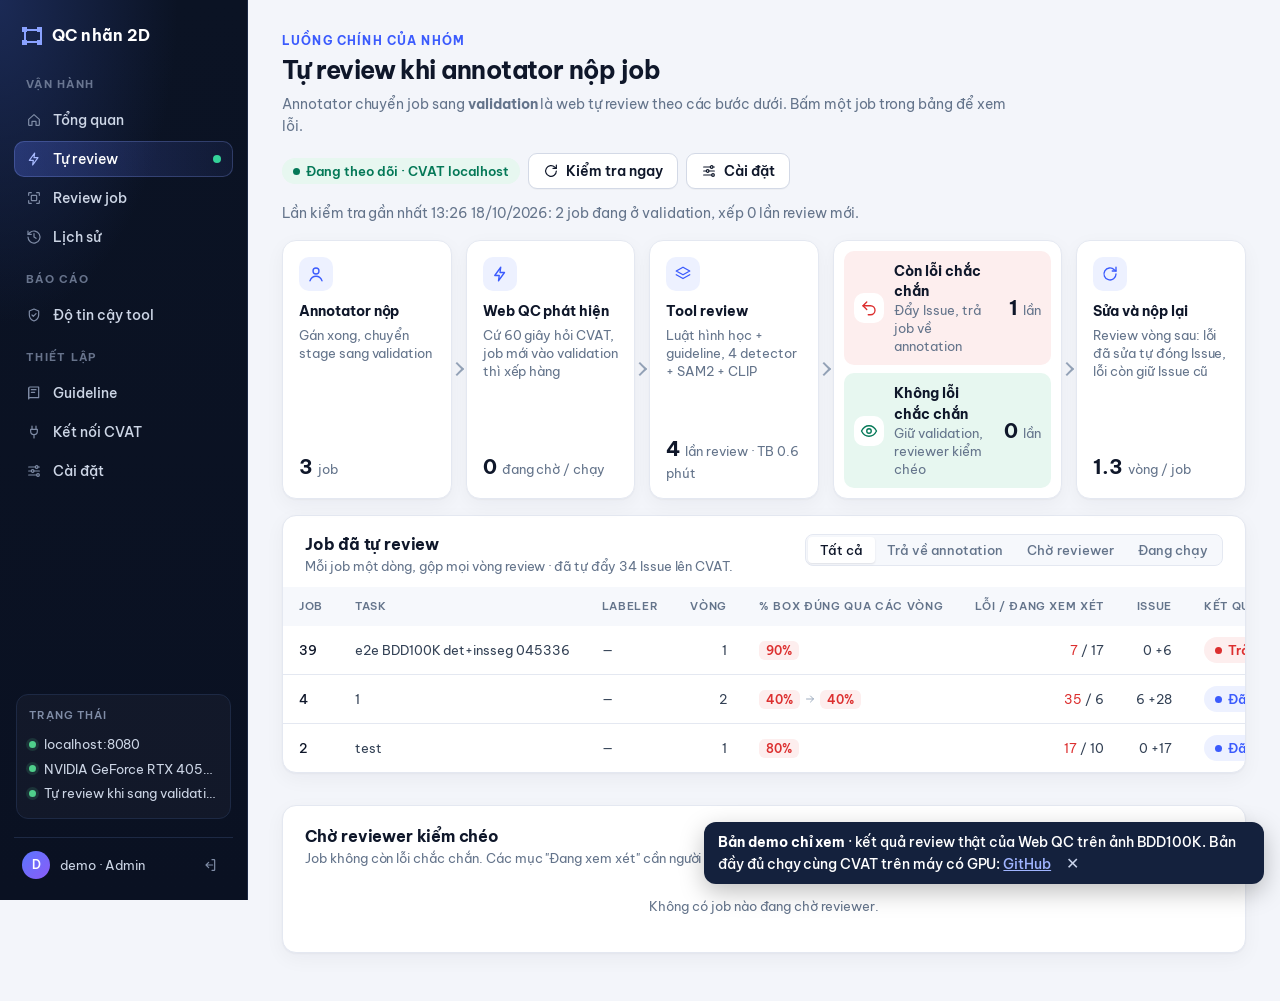
==== commit e06005f0: "Gon giao dien Web QC: bo phan lap lai, an tuy chon it dung - Tu review: bo hang 6 so lieu lap lai so" ====
--- a/demo_web/index.html
+++ b/demo_web/index.html
@@ -8,7 +8,7 @@
 <link rel="icon" href="data:image/svg+xml,%3Csvg xmlns='http://www.w3.org/2000/svg' viewBox='0 0 32 32'%3E%3Crect width='32' height='32' rx='8' fill='%234f6bff'/%3E%3Crect x='8' y='10' width='16' height='12' rx='1' fill='none' stroke='white' stroke-width='2.4'/%3E%3C/svg%3E">
 <link rel="preconnect" href="https://fonts.googleapis.com">
 <link rel="stylesheet" href="https://fonts.googleapis.com/css2?family=Be+Vietnam+Pro:wght@400;500;600;700;800&family=JetBrains+Mono:wght@400;500&display=swap">
-<link rel="stylesheet" href="style.css?v=16">
+<link rel="stylesheet" href="style.css?v=17">
 </head>
 <body>
 <div id="demoBanner" style="position:fixed;right:16px;bottom:16px;z-index:9999;max-width:min(560px,calc(100vw - 32px));background:#14213d;color:#fff;font:500 14px/1.45 'Be Vietnam Pro',system-ui,sans-serif;padding:10px 14px;border-radius:12px;box-shadow:0 8px 24px rgba(0,0,0,.25)"><b>Bản demo chỉ xem</b> · kết quả review thật của Web QC trên ảnh BDD100K. Bản đầy đủ chạy cùng CVAT trên máy có GPU: <a href="https://github.com/letuan2k2/cvat-2d-qc" target="_blank" rel="noopener" style="color:#9fb4ff">GitHub</a> <button type="button" onclick="this.parentNode.remove()" aria-label="Đóng" style="margin-left:6px;background:none;border:0;color:#c9d3ea;cursor:pointer;font-size:16px">✕</button></div>
@@ -143,7 +143,7 @@
     <section id="tab-auto" class="tab">
       <header class="pagehead">
         <div><span class="eyebrow">Luồng chính của nhóm</span><h1>Tự review khi annotator nộp job</h1>
-          <p>Annotator gán xong, chuyển stage sang <b>validation</b>: web tự review, ghi Issue lên CVAT, còn lỗi chắc chắn thì trả job về annotation. Không có lỗi chắc chắn thì job chờ reviewer kiểm chéo.</p></div>
+          <p>Annotator chuyển job sang <b>validation</b> là web tự review theo các bước dưới. Bấm một job trong bảng để xem lỗi.</p></div>
         <div class="pagehead-actions">
           <span id="autoPill" class="pill"></span>
           <button type="button" class="btn" id="autoCheckBtn"><svg class="ic"><use href="#i-redo"/></svg>Kiểm tra ngay</button>
@@ -163,24 +163,18 @@
         <li class="flow-step"><span class="flow-ic"><svg class="ic"><use href="#i-redo"/></svg></span><b>Sửa và nộp lại</b><span>Review vòng sau: lỗi đã sửa tự đóng Issue, lỗi còn giữ Issue cũ</span><em data-n="rounds"></em></li>
       </ol>
 
-      <div id="autoKpis" class="kpis kpis-6"></div>
-
       <div class="grid2 auto-grid">
         <div class="panel flush span2">
-          <div class="panel-head padded"><div><h2>Job đã tự review</h2><p class="meta">Mỗi job một dòng, gộp mọi vòng review. Bấm một dòng để mở lần review gần nhất.</p></div>
+          <div class="panel-head padded"><div><h2>Job đã tự review</h2><p class="meta" id="autoTblMeta">Mỗi job một dòng, gộp mọi vòng review.</p></div>
             <div class="seg seg-inline" id="autoFilter" role="group" aria-label="Lọc kết quả">
               <button type="button" data-f="" class="on">Tất cả</button><button type="button" data-f="tra_ve">Trả về annotation</button><button type="button" data-f="giu">Chờ reviewer</button><button type="button" data-f="chay">Đang chạy</button>
             </div></div>
           <div class="tablewrap"><table class="tbl" id="autoTable">
             <thead><tr><th>Job</th><th>Task</th><th>Labeler</th><th class="r">Vòng</th><th>% box đúng qua các vòng</th><th class="r">Lỗi / Đang xem xét</th><th class="r">Issue</th><th>Kết quả gần nhất</th><th>Lúc</th></tr></thead><tbody></tbody></table></div>
         </div>
-        <div class="panel">
+        <div class="panel span2">
           <div class="panel-head"><div><h2>Chờ reviewer kiểm chéo</h2><p class="meta">Job không còn lỗi chắc chắn. Các mục "Đang xem xét" cần người xem.</p></div></div>
           <ul id="autoWaitList" class="wait-list"></ul>
-        </div>
-        <div class="panel">
-          <div class="panel-head"><div><h2>Annotator bị trả về nhiều nhất</h2><p class="meta">Số job và số vòng bị trả về annotation.</p></div></div>
-          <div id="autoPeople" class="bars"></div>
         </div>
       </div>
     </section>
@@ -362,7 +356,7 @@
     <section id="tab-trust" class="tab hidden">
       <header class="pagehead">
         <div><span class="eyebrow">Báo cáo cho reviewer và người chấm</span><h1>Tool đáng tin đến đâu?</h1>
-          <p>Đo trên ảnh có đáp án: cố ý cài lỗi đã biết vào nhãn đúng, cho tool review, rồi đếm tool bắt được bao nhiêu, bỏ lọt bao nhiêu, báo nhầm bao nhiêu. Đây là độ chính xác <b>của tool</b>, không phải của annotator.</p></div>
+          <p>Độ chính xác <b>của tool</b> (không phải của annotator), đo trên ảnh có đáp án. Cách đo ở ngay dưới.</p></div>
         <div class="pagehead-actions">
           <div class="seg seg-inline" id="trustSet" role="group" aria-label="Bộ dữ liệu">
             <button type="button" data-s="bdd" class="on">BDD100K</button><button type="button" data-s="vn">Ảnh Việt Nam</button>
@@ -411,20 +405,11 @@
           <ul id="trustE2e" class="check-list"></ul>
         </div>
         <div class="panel span2">
-          <div class="panel-head"><div><h2>Tool kiểm như thế nào</h2><p class="meta">Mỗi lỗi đi qua các tầng dưới đây. Lỗi không đủ bằng chứng không bị bỏ đi mà ghi "Đang xem xét" kèm lý do.</p></div></div>
-          <ol class="tiers">
-            <li><span class="tier-n">1</span><div><b>Luật guideline</b><span>Kích thước tối thiểu, thuộc tính bắt buộc, vẽ toàn bộ vật hay phần nhìn thấy, Shape hay Track. Ghi số mục guideline vào Issue.</span></div></li>
-            <li><span class="tier-n">2</span><div><b>Luật hình học</b><span>Box ra ngoài ảnh, không có diện tích, tỉ lệ phi lý, polygon xoắn / dưới 3 điểm / tràn box, trùng box, người nằm trong xe. Không cần GPU, gần như không nhầm.</span></div></li>
-            <li><span class="tier-n">3</span><div><b>So với model</b><span>4 detector (YOLO11x, RT-DETR-x, YOLOv8x-seg, D-FINE-X) bỏ phiếu, SAM2 thu box sát mép, CLIP phân biệt car / truck / bus và vật giả (biển báo, quảng cáo).</span></div></li>
-            <li><span class="tier-n">4</span><div><b>Chắc chắn hay Đang xem xét</b><span>Chỉ ghi "lỗi" khi đủ bằng chứng: lệch ≥ 20% cạnh vật, CLIP cùng đồng ý loại xe. Vật bị che, vùng quá tối, lệch ít thì ghi "Đang xem xét — có thể …" kèm lý do.</span></div></li>
-            <li><span class="tier-n">5</span><div><b>Ghi Issue lên CVAT</b><span>Mỗi vật một Issue ghim đúng box của vật đó. Nhiều lỗi thì gộp, ghi rõ tên từng lỗi. Lần sau lỗi đã sửa tự đóng Issue, lỗi còn giữ Issue cũ.</span></div></li>
-          </ol>
-        </div>
-        <div class="panel span2">
           <div class="panel-head"><h2>Giới hạn cần biết</h2></div>
           <ul class="limits" id="trustLimits">
             <li><b>Vật nhỏ 10–20 px</b> là chỗ tool bỏ lọt nhiều nhất (thiếu vật, sai nhãn): bắt khoảng một nửa, vật trên 60 px bắt khoảng 90%. Guideline chốt vật dưới 10 px không bắt buộc gán (mục 3.5a); tool phóng to dải giữa ảnh để soi vật xa.</li>
-            <li><b>Ảnh đêm</b>: bắt ít hơn ban ngày khoảng 10 điểm % (70% so với 80%); lỗi kích thước ở vùng quá tối chỉ ghi "Đang xem xét".</li>
+            <li><b>Ảnh đêm</b>: bắt ít hơn ban ngày khoảng 8 điểm % (71% so với 79%); lỗi kích thước ở vùng quá tối chỉ ghi "Đang xem xét".</li>
+            <li><b>Cảnh đám đông dày đặc</b>: mới tìm được khoảng 40% số người. Số của ảnh Việt Nam không gồm vùng đáp án ghi "bỏ qua" (đám đông, vật quá mờ).</li>
             <li><b>Số đo dùng lỗi cài vào</b>. "% Issue đúng" trên job thật đo ở Tổng quan → Hiệu quả Issue, sau khi annotator sửa theo Issue.</li>
             <li>Tool <b>không sửa nhãn</b>: chỉ đọc nhãn và ghi Issue. Reviewer vẫn kiểm chéo job không có lỗi chắc chắn.</li>
           </ul>
@@ -436,7 +421,7 @@
     <!-- ============================== GUIDELINE ============================== -->
     <section id="tab-guide" class="tab hidden">
       <header class="pagehead">
-        <div><h1>Guideline</h1><p>Mỗi dự án một guideline: file gốc để tra cứu khi xem lỗi, kèm <b>luật</b> để tool tự kiểm (tầng 1) và ghi số mục vào Issue. Gán guideline cho task thì review task đó tự dùng.</p></div>
+        <div><h1>Guideline</h1><p>Tải guideline của dự án và soạn <b>luật</b> để tool tự kiểm. Gán cho task thì review task đó dùng guideline này.</p></div>
       </header>
       <div class="panel">
         <form id="gUpload" class="row-form">
@@ -469,21 +454,27 @@
             <button id="gTemplate" type="button" class="btn" title="Lấy danh sách nhãn của task, rồi tự đọc guideline để điền yêu cầu (kích thước tối thiểu, vẽ toàn bộ vật, người lái, thuộc tính bắt buộc...)">Đọc guideline + lấy nhãn từ task</button>
             <button id="gAssign" type="button" class="btn">Gán guideline cho task</button>
             <span class="sp"></span>
+            <button id="ruleAdv" type="button" class="btn">Hiện cột nâng cao</button>
             <button id="ruleAdd" type="button" class="btn"><svg class="ic"><use href="#i-plus"/></svg>Thêm nhãn</button>
           </div>
-          <div class="tablewrap bordered"><table class="tbl rule-tbl" id="ruleTable">
-            <thead><tr><th>Nhãn trên CVAT</th><th>Tool hiểu là</th><th class="r">Tối thiểu px</th><th>Tỉ lệ rộng/cao</th><th>Thuộc tính bắt buộc</th><th>Không để mặc định</th><th>Tên gọi khác</th><th>Mục</th><th></th></tr></thead>
+          <div class="tablewrap bordered"><table class="tbl rule-tbl hide-adv" id="ruleTable">
+            <thead><tr><th>Nhãn trên CVAT</th><th>Tool hiểu là</th><th class="r adv">Tối thiểu px</th><th class="adv">Tỉ lệ rộng/cao</th><th>Thuộc tính bắt buộc</th><th class="adv">Không để mặc định</th><th class="adv">Tên gọi khác</th><th>Mục</th><th></th></tr></thead>
             <tbody></tbody></table></div>
           <div class="rule-general">
             <h3>Quy tắc chung</h3>
             <label class="chk" for="qRider"><input type="checkbox" id="qRider"><span>Người lái xe máy / xe đạp phải có box người riêng (BDD100K: nhãn rider)</span></label>
             <label class="chk" for="qOutside"><input type="checkbox" id="qOutside"><span>Báo lỗi box có nhãn không có trong bảng trên</span></label>
+            <label class="fld w-sm" for="qMinPx" title="Vật có cạnh ngắn nhỏ hơn mức này thì annotator không bắt buộc gán (tool không báo thiếu). Đã gán thì vẫn hợp lệ."><span>Không bắt buộc gán vật dưới (px)</span><input id="qMinPx" inputmode="numeric" placeholder="vd 10"></label>
             <label class="fld w-md" for="qAmodal"><span>Vật bị che</span><select id="qAmodal"><option value="">Mặc định: vẽ toàn bộ vật</option><option value="1">Vẽ toàn bộ vật, cả phần bị che</option><option value="0">Chỉ vẽ phần nhìn thấy</option></select></label>
             <label class="fld w-lg" for="qKieu"><span>Gán bằng Shape hay Track</span><select id="qKieu"><option value="">Để trống: đọc theo guideline</option><option value="shape">Shape (ảnh rời, vd BDD100K)</option><option value="track">Track (video)</option></select></label>
-            <label class="fld w-lg" for="qPair"><span>1 vật vừa có box vừa có polygon/mask</span><select id="qPair"><option value="">Để trống: đọc theo guideline</option><option value="cap">Bình thường: instance segmentation (polygon phải nằm trong box)</option><option value="trung">Lỗi trùng: chỉ cần 1 trong 2</option></select></label>
-            <label class="fld w-sm" for="qEdge"><span>Box vượt mép ảnh quá (px)</span><input id="qEdge" inputmode="numeric" placeholder="2"></label>
-            <label class="fld w-sm" for="qMinPx" title="Vật có cạnh ngắn nhỏ hơn mức này thì annotator không bắt buộc gán (tool không báo thiếu). Đã gán thì vẫn hợp lệ."><span>Không bắt buộc gán vật dưới (px)</span><input id="qMinPx" inputmode="numeric" placeholder="vd 10"></label>
-            <label class="fld w-sm" for="qMuc"><span>Mục chung</span><input id="qMuc" placeholder="vd 2"></label>
+            <details class="rule-more">
+              <summary>Tuỳ chọn nâng cao</summary>
+              <div class="rule-more-body">
+                <label class="fld w-lg" for="qPair"><span>1 vật vừa có box vừa có polygon/mask</span><select id="qPair"><option value="">Để trống: đọc theo guideline</option><option value="cap">Bình thường: instance segmentation (polygon phải nằm trong box)</option><option value="trung">Lỗi trùng: chỉ cần 1 trong 2</option></select></label>
+                <label class="fld w-sm" for="qEdge"><span>Box vượt mép ảnh quá (px)</span><input id="qEdge" inputmode="numeric" placeholder="2"></label>
+                <label class="fld w-sm" for="qMuc"><span>Mục chung</span><input id="qMuc" placeholder="vd 2"></label>
+              </div>
+            </details>
           </div>
           <div class="row-actions"><button id="ruleSave" class="btn primary" type="button">Lưu luật</button><span id="ruleMsg" class="meta"></span></div>
           <div id="ruleEvidence" class="rule-evidence hidden"></div>
@@ -504,7 +495,7 @@
     <!-- ============================== KET NOI CVAT ============================== -->
     <section id="tab-conn" class="tab hidden">
       <header class="pagehead">
-        <div><h1>Kết nối CVAT</h1><p>Thêm các máy CVAT cần review. Mỗi kết nối gồm địa chỉ, token và tổ chức (nếu có). Token được mã hoá khi lưu và không bao giờ hiện lên trình duyệt.</p></div>
+        <div><h1>Kết nối CVAT</h1><p>Các máy CVAT cần review. Token được mã hoá khi lưu, không hiện lên trình duyệt.</p></div>
         <button class="btn primary" type="button" id="connNew"><svg class="ic"><use href="#i-plus"/></svg>Thêm kết nối</button>
       </header>
       <div class="panel flush">
@@ -549,13 +540,15 @@
             <label class="chk" for="sAutoReturn"><input type="checkbox" id="sAutoReturn" checked><span>Có lỗi chắc chắn thì tự <b>trả job về annotation</b> (rejected) cho annotator sửa; không lỗi thì job ở lại validation cho reviewer kiểm chéo</span></label>
             <div class="hook-box" id="autoBox"></div>
           </div>
-          <h3 class="mt">Tự chạy khi job hoàn thành (webhook CVAT)</h3>
-          <div class="stack">
-            <label class="chk" for="sHook"><input type="checkbox" id="sHook"><span>Bật webhook</span></label>
-            <label class="fld" for="sHookConn"><span>Dùng kết nối</span><select id="sHookConn"></select></label>
-            <label class="chk" for="sHookPush"><input type="checkbox" id="sHookPush"><span>Chạy xong tự đẩy lỗi chắc chắn (không chờ người duyệt)</span></label>
-            <div class="hook-box" id="hookBox"></div>
-          </div>
+          <details class="set-more">
+            <summary>Webhook CVAT (cách cũ, thường không cần vì đã có tự review ở trên)</summary>
+            <div class="stack">
+              <label class="chk" for="sHook"><input type="checkbox" id="sHook"><span>Bật webhook: CVAT báo job hoàn thành thì tự chạy</span></label>
+              <label class="fld" for="sHookConn"><span>Dùng kết nối</span><select id="sHookConn"></select></label>
+              <label class="chk" for="sHookPush"><input type="checkbox" id="sHookPush"><span>Chạy xong tự đẩy lỗi chắc chắn (không chờ người duyệt)</span></label>
+              <div class="hook-box" id="hookBox"></div>
+            </div>
+          </details>
           <div class="row-actions"><button type="submit" class="btn primary">Lưu cài đặt</button><span id="setMsg" class="meta"></span></div>
         </form>
         <div class="panel">
@@ -610,6 +603,6 @@
 </div>
 <div id="modal" class="modal zoom hidden"><img id="modalImg" alt="Ảnh phóng to"></div>
 <script src="demo.js"></script>
-<script src="app.js?v=20"></script>
+<script src="app.js?v=21"></script>
 </body>
 </html>
--- a/demo_web/style.css
+++ b/demo_web/style.css
@@ -720,3 +720,12 @@
 @media (max-width: 640px) { .tiers { grid-template-columns: 1fr; } }
 .limits { margin: 0; padding-left: 18px; display: grid; gap: 8px; color: var(--ink-2); font-size: 13.5px; }
 #trustDate { margin-top: 14px; }
+
+/* --- gon giao dien: an phan nang cao, mo khi can --- */
+.rule-tbl.hide-adv .adv { display: none; }
+.rule-more, .set-more { flex-basis: 100%; margin-top: 4px; }
+.rule-more summary, .set-more summary { cursor: pointer; font-size: 13px; color: var(--accent); font-weight: 600; width: fit-content; padding: 4px 0; }
+.rule-more-body { display: flex; flex-wrap: wrap; gap: 12px; align-items: flex-end; margin-top: 10px; }
+.set-more { margin-top: 18px; padding-top: 14px; border-top: 1px solid var(--line); }
+.set-more .stack { margin-top: 10px; }
+.rule-general h3, .rule-general > .chk { flex-basis: 100%; }
